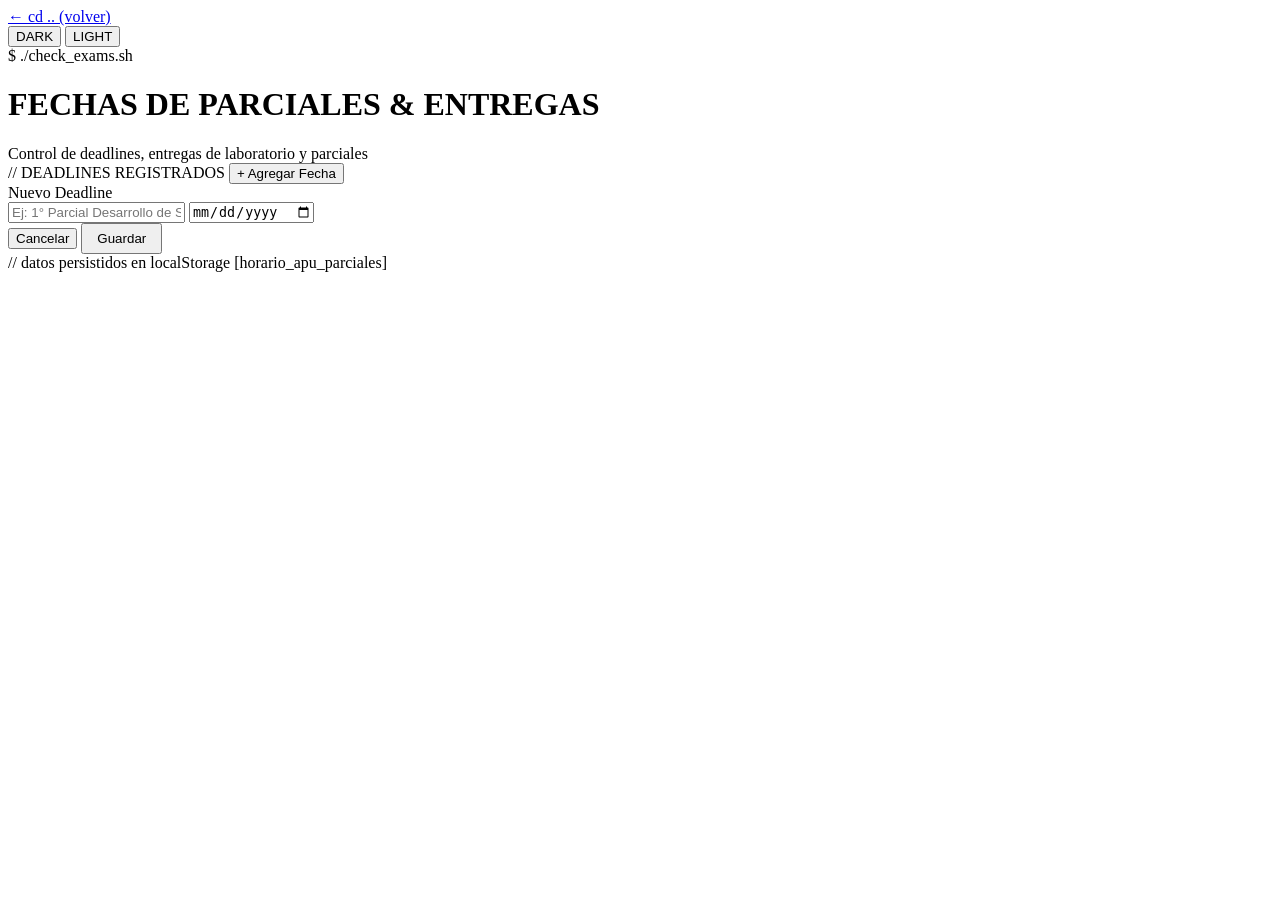
==== parciales.html @ dac73d0d "Add files via upload" ====
<!DOCTYPE html>
<html lang="es" data-theme="dark">
<head>
  <meta charset="UTF-8">
  <meta name="viewport" content="width=device-width, initial-scale=1.0, maximum-scale=1.0, viewport-fit=cover">
  <title>parciales.log · Informática</title>
  <link rel="stylesheet" href="css/style.css">
  <script src="js/parciales.js" defer></script>
</head>
<body>

  <div class="wrap">
    <!-- Header -->
    <header class="term">
      <div class="term-bar">
        <a href="index.html" class="btn-back">← cd .. (volver)</a>
        <div class="toggle" id="themeToggle">
          <button id="btnDark" class="active" data-mode="dark">DARK</button>
          <button id="btnLight" data-mode="light">LIGHT</button>
        </div>
      </div>
      <div class="term-body">
        <div><span class="prompt">$</span> ./check_exams.sh<span class="cursor"></span></div>
        <h1>FECHAS DE PARCIALES & ENTREGAS</h1>
        <div class="meta">Control de deadlines, entregas de laboratorio y parciales</div>
      </div>
    </header>

    <!-- Parciales Box -->
    <section class="parciales-box">
      <div class="parciales-head">
        <span>// DEADLINES REGISTRADOS</span>
        <button class="btn-mini" id="btnToggleExamForm" type="button">+ Agregar Fecha</button>
      </div>
      <div class="parciales-body">
        <!-- Formulario -->
        <form class="parcial-form" id="examForm">
          <div class="form-title" id="formTitle">Nuevo Deadline</div>
          <input type="hidden" id="editExamId">
          <div class="form-row">
            <input type="text" id="examNameInput" class="form-input" placeholder="Ej: 1° Parcial Desarrollo de Software" required>
            <input type="date" id="examDateInput" class="form-input" required>
          </div>
          <div class="form-actions">
            <button type="button" class="btn-sub" id="btnCancelExam">Cancelar</button>
            <button type="submit" class="btn-mini" style="padding:6px 14px;">Guardar</button>
          </div>
        </form>

        <!-- Lista -->
        <div class="exam-list" id="examList"></div>
      </div>
    </section>

    <footer class="tip">// datos persistidos en localStorage [horario_apu_parciales]</footer>
  </div>

</body>
</html>
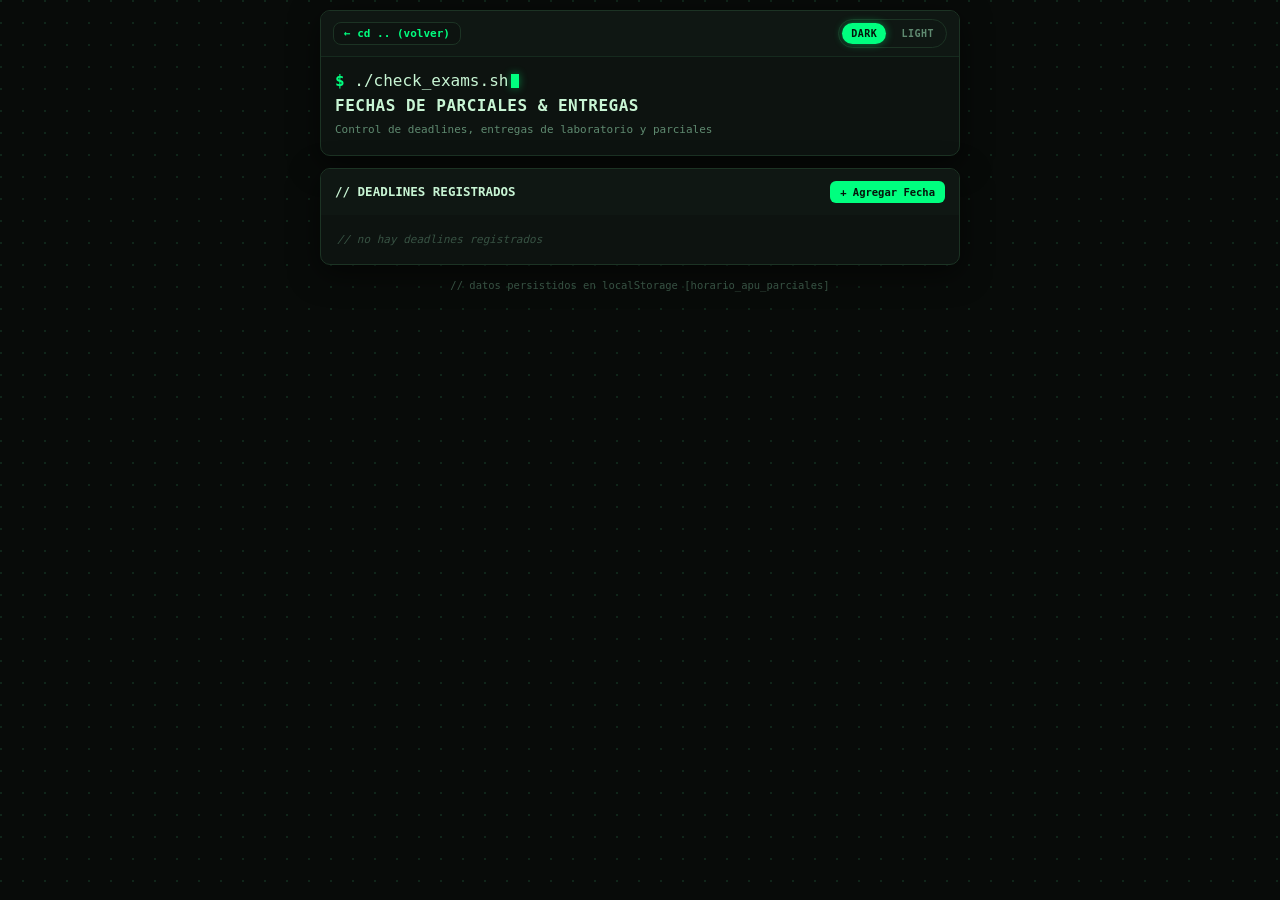
==== commit 15030022: "Tu mensaje descriptivo" ====
--- a/parciales.html
+++ b/parciales.html
@@ -4,8 +4,8 @@
   <meta charset="UTF-8">
   <meta name="viewport" content="width=device-width, initial-scale=1.0, maximum-scale=1.0, viewport-fit=cover">
   <title>parciales.log · Informática</title>
-  <link rel="stylesheet" href="css/style.css">
-  <script src="js/parciales.js" defer></script>
+  <link rel="stylesheet" href="style.css">
+  <script src="parciales.js" defer></script>
 </head>
 <body>
 
--- a/style.css
+++ b/style.css
@@ -0,0 +1,378 @@
+@import url('https://fonts.googleapis.com/css2?family=JetBrains+Mono:wght@400;500;600;700;800&display=swap');
+
+:root[data-theme="dark"] {
+  --bg: #080b09;
+  --bg-grid: radial-gradient(circle at 1px 1px, #10261a 1px, transparent 0);
+  --panel: #0d1310;
+  --panel-2: #0f1713;
+  --border: #1c3324;
+  --border-soft: #152a1e;
+  --text: #c8f5d4;
+  --text-dim: #5f8a70;
+  --text-faint: #375243;
+  --accent: #00ff7f;
+  --accent-glow: 0 0 8px rgba(0,255,127,.45);
+  --cyan: #4be3ff;
+  --purple: #c98bff;
+  --green: #5dffb0;
+  --danger: #ff3d63;
+  --danger-glow: 0 0 10px rgba(255,61,99,.55);
+  --shadow: 0 8px 30px rgba(0,0,0,.55);
+}
+
+:root[data-theme="light"] {
+  --bg: #eef3ee;
+  --bg-grid: radial-gradient(circle at 1px 1px, #d3ded4 1px, transparent 0);
+  --panel: #ffffff;
+  --panel-2: #f4f8f4;
+  --border: #c7d6c9;
+  --border-soft: #d9e5da;
+  --text: #0e2318;
+  --text-dim: #4c6a56;
+  --text-faint: #7f9a89;
+  --accent: #0a8f45;
+  --accent-glow: 0 0 0 rgba(0,0,0,0);
+  --cyan: #0077a8;
+  --purple: #7a3fc9;
+  --green: #0a8f45;
+  --danger: #c2264d;
+  --danger-glow: 0 0 0 rgba(0,0,0,0);
+  --shadow: 0 8px 24px rgba(20,40,25,.08);
+}
+
+* { box-sizing: border-box; -webkit-tap-highlight-color: transparent; }
+html, body { margin: 0; padding: 0; }
+body {
+  background-color: var(--bg);
+  background-image: var(--bg-grid);
+  background-size: 22px 22px;
+  color: var(--text);
+  font-family: 'JetBrains Mono', ui-monospace, Menlo, Consolas, monospace;
+  min-height: 100vh;
+  padding: 10px;
+  padding-bottom: 40px;
+  transition: background-color .25s ease, color .25s ease;
+}
+
+.wrap { max-width: 640px; margin: 0 auto; animation: fadeIn 0.4s ease-out; }
+
+/* Terminal Header Chrome */
+.term {
+  background: var(--panel);
+  border: 1px solid var(--border);
+  border-radius: 10px;
+  box-shadow: var(--shadow);
+  overflow: hidden;
+  margin-bottom: 12px;
+}
+.term-bar {
+  display: flex; align-items: center; justify-content: space-between;
+  padding: 8px 12px;
+  background: var(--panel-2);
+  border-bottom: 1px solid var(--border-soft);
+}
+.term-dots { display: flex; gap: 6px; }
+.dot { width: 9px; height: 9px; border-radius: 50%; }
+.dot.r { background: #ff5f56; } .dot.y { background: #ffbd2e; } .dot.g { background: #27c93f; }
+.term-title { font-size: 11px; color: var(--text-dim); letter-spacing: .5px; }
+.term-body { padding: 14px 14px 16px; }
+
+.prompt { color: var(--accent); font-weight: 700; }
+.cursor {
+  display: inline-block; width: 8px; height: 14px; background: var(--accent);
+  margin-left: 3px; vertical-align: -2px;
+  animation: blink 1s steps(1) infinite;
+  box-shadow: var(--accent-glow);
+}
+@keyframes blink { 50% { opacity: 0; } }
+
+h1 { font-size: 16px; margin: 6px 0 2px; letter-spacing: .5px; color: var(--text); }
+.meta { font-size: 11px; color: var(--text-dim); line-height: 1.6; margin-top: 6px; }
+.meta b { color: var(--text); }
+
+.btn-back {
+  font-family: inherit; font-size: 11px; font-weight: 700;
+  color: var(--accent); text-decoration: none; background: var(--panel);
+  border: 1px solid var(--border); padding: 4px 10px; border-radius: 8px;
+}
+.btn-back:active { transform: scale(0.96); }
+
+/* Theme Toggle */
+.toggle {
+  display: flex; align-items: center; gap: 6px;
+  background: var(--panel-2); border: 1px solid var(--border);
+  border-radius: 20px; padding: 3px; cursor: pointer; user-select: none;
+}
+.toggle button {
+  border: none; background: transparent; color: var(--text-dim);
+  font-family: inherit; font-size: 10px; font-weight: 700;
+  padding: 5px 9px; border-radius: 16px; cursor: pointer;
+  letter-spacing: .5px;
+}
+.toggle button.active {
+  background: var(--accent); color: #04140a;
+  box-shadow: var(--accent-glow);
+}
+:root[data-theme="light"] .toggle button.active { color: #ffffff; }
+
+/* Live Status Card */
+.live-card {
+  background: var(--panel);
+  border: 1px solid var(--border);
+  border-radius: 10px;
+  padding: 12px 14px;
+  margin-bottom: 12px;
+  box-shadow: var(--shadow);
+  display: flex;
+  align-items: center;
+  gap: 12px;
+}
+.live-dot {
+  width: 11px; height: 11px; border-radius: 50%;
+  background: var(--green); flex-shrink: 0;
+}
+.live-dot.active {
+  background: var(--danger);
+  box-shadow: var(--danger-glow);
+  animation: pulse 1.5s infinite;
+}
+.live-dot.next { background: var(--cyan); }
+.live-text { flex: 1; font-size: 12px; line-height: 1.45; }
+.live-text b { color: var(--text); font-weight: 700; }
+.live-tag { font-size: 10px; font-weight: 800; text-transform: uppercase; letter-spacing: 0.5px; display: inline-block; margin-bottom: 2px; }
+
+/* Menu Hub & Backup */
+.menu-hub {
+  background: var(--panel);
+  border: 1px solid var(--border);
+  border-radius: 10px;
+  padding: 12px 14px;
+  margin-bottom: 12px;
+  box-shadow: var(--shadow);
+}
+.menu-hub-title { font-size: 10.5px; font-weight: 800; color: var(--text-dim); margin-bottom: 8px; letter-spacing: .5px; }
+.menu-grid { display: flex; flex-direction: column; gap: 8px; }
+.menu-card {
+  display: flex; align-items: center; gap: 12px; padding: 10px 12px;
+  background: var(--panel-2); border: 1px solid var(--border);
+  border-radius: 8px; text-decoration: none; color: var(--text);
+  transition: transform .15s ease, border-color .2s ease;
+}
+.menu-card:active { transform: scale(0.98); }
+.menu-parciales { border-left: 4px solid var(--purple); }
+.menu-recursos { border-left: 4px solid var(--cyan); }
+.menu-icon { font-size: 18px; }
+.menu-info { flex: 1; }
+.menu-name { display: block; font-size: 12.5px; font-weight: 800; color: var(--text); }
+.menu-desc { display: block; font-size: 10.5px; color: var(--text-dim); }
+.menu-arrow { font-size: 13px; font-weight: 800; color: var(--accent); }
+
+.backup-box {
+  background: var(--panel-2);
+  border: 1px dashed var(--border);
+  border-radius: 8px;
+  padding: 10px 12px;
+  margin-top: 10px;
+  display: flex; align-items: center; justify-content: space-between;
+  gap: 10px; flex-wrap: wrap;
+}
+.backup-info { flex: 1; min-width: 140px; }
+.backup-title { display: block; font-size: 11.5px; font-weight: 800; color: var(--text); }
+.backup-desc { display: block; font-size: 10px; color: var(--text-dim); }
+.backup-actions { display: flex; gap: 6px; }
+.btn-backup {
+  background: var(--panel); border: 1px solid var(--border);
+  color: var(--text); font-family: inherit; font-size: 10.5px; font-weight: 700;
+  padding: 5px 9px; border-radius: 6px; cursor: pointer;
+}
+.btn-backup:active { background: var(--accent); color: #04140a; }
+
+/* Alert Banner */
+.alert {
+  border: 1px solid var(--danger);
+  background: var(--panel);
+  border-radius: 10px;
+  padding: 12px 14px;
+  margin-bottom: 14px;
+  position: relative;
+  box-shadow: var(--shadow);
+}
+.alert::before {
+  content: ""; position: absolute; left: 0; top: 0; bottom: 0; width: 4px;
+  background: var(--danger); box-shadow: var(--danger-glow);
+}
+.alert-title { color: var(--danger); font-size: 11.5px; font-weight: 800; margin-bottom: 6px; }
+.alert-item { font-size: 11px; color: var(--text-dim); line-height: 1.6; padding-left: 14px; position: relative; }
+.alert-item::before { content: "›"; position: absolute; left: 0; color: var(--danger); font-weight: 800; }
+.alert-item b { color: var(--text); }
+
+/* Legend */
+.legend {
+  display: flex; flex-wrap: wrap; gap: 10px;
+  font-size: 10.5px; color: var(--text-dim);
+  margin-bottom: 14px; padding: 10px 12px;
+  border: 1px dashed var(--border); border-radius: 10px;
+}
+.legend span { display: flex; align-items: center; gap: 5px; }
+.sw { width: 10px; height: 10px; border-radius: 3px; display: inline-block; }
+
+/* Day Cards */
+details.day {
+  background: var(--panel);
+  border: 1px solid var(--border);
+  border-radius: 10px;
+  margin-bottom: 10px;
+  overflow: hidden;
+  box-shadow: var(--shadow);
+}
+details.day > summary {
+  list-style: none; cursor: pointer;
+  padding: 12px 14px;
+  display: flex; align-items: center; justify-content: space-between;
+  background: var(--panel-2);
+  font-weight: 700; font-size: 12.5px; letter-spacing: .5px;
+  color: var(--text);
+}
+details.day > summary::-webkit-details-marker { display: none; }
+.summary-left { display: flex; align-items: center; gap: 8px; }
+.chev { transition: transform .2s ease; color: var(--text-dim); font-size: 11px; }
+details[open] > summary .chev { transform: rotate(90deg); }
+.today-badge {
+  font-size: 9px; font-weight: 800; color: #04140a; background: var(--accent);
+  padding: 2px 7px; border-radius: 10px; box-shadow: var(--accent-glow);
+}
+.count-badge { font-size: 10px; color: var(--text-dim); font-weight: 600; }
+.day-body { padding: 10px 12px 14px; display: flex; flex-direction: column; gap: 8px; }
+.empty-day { font-size: 11px; color: var(--text-faint); font-style: italic; padding: 6px 4px; }
+
+/* Subject Cards */
+.cls {
+  border: 1px solid var(--border);
+  border-left: 4px solid var(--c, var(--accent));
+  background: var(--panel-2);
+  border-radius: 8px;
+  padding: 9px 10px;
+  cursor: pointer;
+  transition: transform .12s ease, border-color .12s ease;
+}
+.cls:active { transform: scale(.98); }
+.cls-top { display: flex; justify-content: space-between; align-items: flex-start; gap: 8px; }
+.cls-name { font-size: 12px; font-weight: 700; color: var(--text); line-height: 1.3; }
+.cls-code { font-size: 9.5px; color: var(--c, var(--accent)); font-weight: 800; letter-spacing: .5px; }
+.cls-time { font-size: 11px; color: var(--cyan); font-weight: 700; white-space: nowrap; }
+.cls-room { font-size: 10.5px; color: var(--text-dim); margin-top: 3px; }
+
+.conflict-tag {
+  display: inline-flex; align-items: center; gap: 4px;
+  margin-top: 6px; font-size: 9.5px; font-weight: 800;
+  color: var(--danger); border: 1px dashed var(--danger);
+  padding: 2px 6px; border-radius: 6px;
+  animation: pulse 1.6s ease-in-out infinite;
+}
+@keyframes pulse {
+  0%, 100% { box-shadow: 0 0 0px rgba(255,61,99,.0); }
+  50% { box-shadow: 0 0 10px rgba(255,61,99,.45); }
+}
+.cls.is-conflict { border-color: var(--danger); }
+
+.c-if013 { --c: var(--cyan); }
+.c-if012 { --c: var(--purple); }
+.c-ma006 { --c: var(--green); }
+
+/* Parciales & Recursos Shared CSS */
+.parciales-box {
+  background: var(--panel); border: 1px solid var(--border);
+  border-radius: 10px; margin-bottom: 12px; overflow: hidden; box-shadow: var(--shadow);
+}
+.parciales-head {
+  padding: 12px 14px; display: flex; align-items: center; justify-content: space-between;
+  font-weight: 700; font-size: 12.5px; background: var(--panel-2);
+}
+.btn-mini {
+  background: var(--accent); color: #04140a; border: none;
+  font-family: inherit; font-size: 10.5px; font-weight: 800;
+  padding: 5px 10px; border-radius: 6px; cursor: pointer;
+}
+:root[data-theme="light"] .btn-mini { color: #fff; }
+.btn-mini:active { transform: scale(0.95); }
+.parciales-body { padding: 12px; }
+
+.parcial-form {
+  background: var(--panel-2); border: 1px dashed var(--border);
+  border-radius: 8px; padding: 12px; margin-bottom: 12px; display: none; flex-direction: column; gap: 8px;
+}
+.parcial-form.open { display: flex; }
+.form-title { font-size: 11.5px; font-weight: 800; color: var(--text); }
+.form-row { display: flex; gap: 8px; flex-wrap: wrap; }
+.form-input {
+  flex: 1; min-width: 140px; background: var(--panel); border: 1px solid var(--border);
+  padding: 8px 10px; border-radius: 6px; font-family: inherit; font-size: 11.5px; color: var(--text); outline: none;
+}
+.form-actions { display: flex; gap: 6px; justify-content: flex-end; }
+.btn-sub {
+  background: transparent; border: 1px solid var(--border); color: var(--text-dim);
+  font-family: inherit; font-size: 10.5px; font-weight: 700;
+  padding: 5px 10px; border-radius: 6px; cursor: pointer;
+}
+
+.exam-list, .links-dynamic-list { display: flex; flex-direction: column; gap: 8px; }
+.exam-card, .recurso-card {
+  background: var(--panel-2); border: 1px solid var(--border);
+  border-radius: 8px; padding: 10px 12px; display: flex; align-items: center; justify-content: space-between; gap: 8px;
+}
+.exam-info { flex: 1; }
+.exam-name { font-size: 12px; font-weight: 700; color: var(--text); }
+.exam-date { font-size: 10.5px; color: var(--text-dim); margin-top: 2px; }
+.exam-badge { font-size: 10px; font-weight: 800; padding: 3px 6px; border-radius: 6px; }
+.badge-soon { background: rgba(75,227,255,.15); color: var(--cyan); border: 1px solid var(--cyan); }
+.badge-today { background: var(--accent); color: #04140a; }
+.badge-past { background: var(--border); color: var(--text-dim); }
+.exam-btns, .recurso-actions { display: flex; gap: 2px; }
+.btn-icon { background: transparent; border: none; cursor: pointer; padding: 4px; font-size: 12px; opacity: 0.7; }
+.btn-icon:hover { opacity: 1; }
+
+.recurso-card { padding: 0; overflow: hidden; border-left: 4px solid var(--cyan); }
+.recurso-btn-link {
+  flex: 1; display: flex; align-items: center; gap: 10px;
+  padding: 10px 12px; text-decoration: none; color: var(--text); min-width: 0;
+}
+.recurso-icon { font-size: 16px; }
+.recurso-info { flex: 1; min-width: 0; }
+.recurso-name { display: block; font-size: 12px; font-weight: 700; }
+.recurso-desc { display: block; font-size: 10px; color: var(--text-dim); white-space: nowrap; overflow: hidden; text-overflow: ellipsis; }
+.recurso-arrow { font-size: 12px; font-weight: 800; color: var(--cyan); }
+
+/* Modal */
+.modal-bg {
+  position: fixed; inset: 0; background: rgba(0,0,0,.65);
+  display: none; align-items: center; justify-content: center; padding: 16px; z-index: 50;
+  backdrop-filter: blur(2px);
+}
+.modal-bg.show { display: flex; }
+.modal {
+  width: 100%; max-width: 360px; background: var(--panel);
+  border: 1px solid var(--border); border-radius: 12px; box-shadow: var(--shadow); overflow: hidden;
+}
+.modal-bar {
+  padding: 8px 12px; background: var(--panel-2); border-bottom: 1px solid var(--border-soft);
+  display: flex; justify-content: space-between; align-items: center; font-size: 10.5px; color: var(--text-dim);
+}
+.modal-body { padding: 16px; }
+.modal-title { font-size: 13.5px; font-weight: 800; color: var(--text); margin-bottom: 6px; }
+.modal-line { font-size: 11.5px; color: var(--text-dim); margin-bottom: 3px; }
+.modal-line b { color: var(--cyan); }
+.modal-desc {
+  margin-top: 10px; padding: 10px; border-radius: 6px;
+  background: var(--panel-2); border: 1px solid var(--border-soft); font-size: 11px; color: var(--text); line-height: 1.5;
+}
+.modal-desc.warn { border-color: var(--danger); color: var(--danger); }
+.modal-close {
+  margin-top: 14px; width: 100%; padding: 9px; border-radius: 6px;
+  background: var(--accent); color: #04140a; border: none;
+  font-family: inherit; font-weight: 800; font-size: 11px; cursor: pointer;
+}
+:root[data-theme="light"] .modal-close { color: #fff; }
+
+.tip { font-size: 10.5px; color: var(--text-faint); text-align: center; margin-top: 14px; }
+
+@keyframes fadeIn { from { opacity: 0; } to { opacity: 1; } }
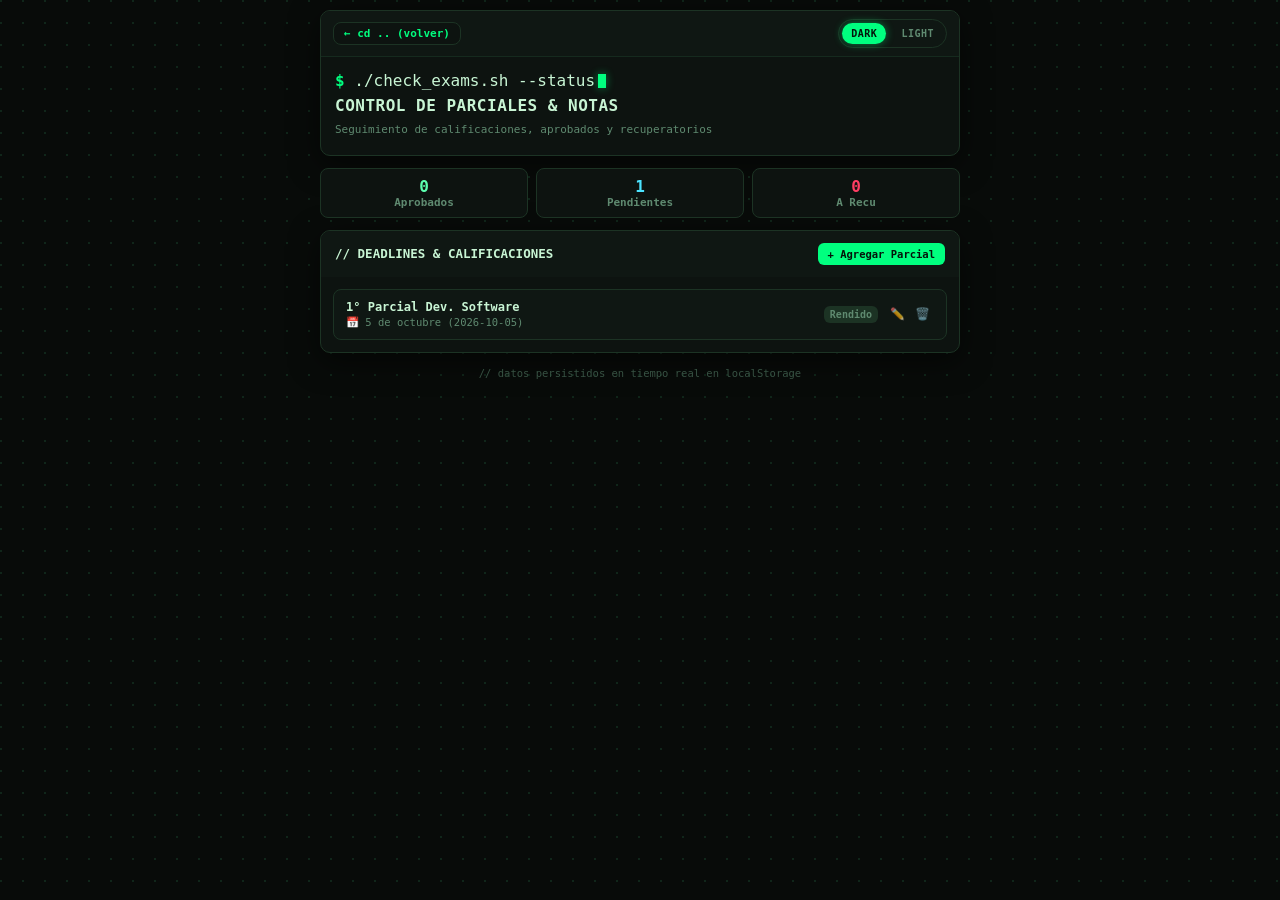
==== commit 97a18c91: "mi primer commit" ====
--- a/parciales.html
+++ b/parciales.html
@@ -20,39 +20,66 @@
         </div>
       </div>
       <div class="term-body">
-        <div><span class="prompt">$</span> ./check_exams.sh<span class="cursor"></span></div>
-        <h1>FECHAS DE PARCIALES & ENTREGAS</h1>
-        <div class="meta">Control de deadlines, entregas de laboratorio y parciales</div>
+        <div><span class="prompt">$</span> ./check_exams.sh --status<span class="cursor"></span></div>
+        <h1>CONTROL DE PARCIALES & NOTAS</h1>
+        <div class="meta">Seguimiento de calificaciones, aprobados y recuperatorios</div>
       </div>
     </header>
+
+    <!-- Resumen de Métricas de Aprobación -->
+    <section class="stats-bar" id="statsBar">
+      <div class="stat-item"><span class="stat-num" id="countAprobados" style="color:var(--green);">0</span> Aprobados</div>
+      <div class="stat-item"><span class="stat-num" id="countPendientes" style="color:var(--cyan);">0</span> Pendientes</div>
+      <div class="stat-item"><span class="stat-num" id="countRecu" style="color:var(--danger);">0</span> A Recu</div>
+    </section>
 
     <!-- Parciales Box -->
     <section class="parciales-box">
       <div class="parciales-head">
-        <span>// DEADLINES REGISTRADOS</span>
-        <button class="btn-mini" id="btnToggleExamForm" type="button">+ Agregar Fecha</button>
+        <span>// DEADLINES & CALIFICACIONES</span>
+        <button class="btn-mini" id="btnToggleExamForm" type="button">+ Agregar Parcial</button>
       </div>
       <div class="parciales-body">
-        <!-- Formulario -->
+        <!-- Formulario CRUD -->
         <form class="parcial-form" id="examForm">
-          <div class="form-title" id="formTitle">Nuevo Deadline</div>
+          <div class="form-title" id="formTitle">Nuevo Registro de Parcial</div>
           <input type="hidden" id="editExamId">
+          
           <div class="form-row">
-            <input type="text" id="examNameInput" class="form-input" placeholder="Ej: 1° Parcial Desarrollo de Software" required>
+            <input type="text" id="examNameInput" class="form-input" placeholder="Nombre (ej: 1° Parcial Dev. Software)" required>
             <input type="date" id="examDateInput" class="form-input" required>
           </div>
+
+          <div class="form-row">
+            <select id="examStatusInput" class="form-input" onchange="toggleRecuFields()">
+              <option value="pendiente">⏳ Pendiente / Por rendir</option>
+              <option value="aprobado">🟢 Aprobado</option>
+              <option value="recu">🟡 A Recuperatorio</option>
+              <option value="desaprobado">🔴 Desaprobado</option>
+            </select>
+            <input type="number" step="0.5" min="1" max="10" id="examGradeInput" class="form-input" placeholder="Nota obtenida (ej: 8)">
+          </div>
+
+          <!-- Campos de Recuperatorio (Desplegables) -->
+          <div id="recuFieldsGroup" style="display:none; flex-direction:column; gap:8px;">
+            <div class="form-row">
+              <input type="date" id="examRecuDateInput" class="form-input" title="Fecha del recuperatorio">
+              <input type="number" step="0.5" min="1" max="10" id="examRecuGradeInput" class="form-input" placeholder="Nota del Recu (opcional)">
+            </div>
+          </div>
+
           <div class="form-actions">
             <button type="button" class="btn-sub" id="btnCancelExam">Cancelar</button>
             <button type="submit" class="btn-mini" style="padding:6px 14px;">Guardar</button>
           </div>
         </form>
 
-        <!-- Lista -->
+        <!-- Lista de Tarjetas -->
         <div class="exam-list" id="examList"></div>
       </div>
     </section>
 
-    <footer class="tip">// datos persistidos en localStorage [horario_apu_parciales]</footer>
+    <footer class="tip">// datos persistidos en tiempo real en localStorage</footer>
   </div>
 
 </body>
--- a/style.css
+++ b/style.css
@@ -375,4 +375,80 @@
 
 .tip { font-size: 10.5px; color: var(--text-faint); text-align: center; margin-top: 14px; }
 
-@keyframes fadeIn { from { opacity: 0; } to { opacity: 1; } }+@keyframes fadeIn { from { opacity: 0; } to { opacity: 1; } }
+
+
+/* -------- Stats Bar -------- */
+.stats-bar {
+  display: flex;
+  gap: 8px;
+  margin-bottom: 12px;
+}
+.stat-item {
+  flex: 1;
+  background: var(--panel);
+  border: 1px solid var(--border);
+  border-radius: 8px;
+  padding: 8px 10px;
+  text-align: center;
+  font-size: 11px;
+  font-weight: 700;
+  color: var(--text-dim);
+}
+.stat-num {
+  display: block;
+  font-size: 16px;
+  font-weight: 800;
+}
+
+/* -------- Sincronización Google Calendar -------- */
+.sync-card {
+  background: var(--panel-2);
+  border: 1px solid var(--cyan);
+  border-radius: 8px;
+  padding: 10px 12px;
+  margin-top: 10px;
+  display: flex;
+  align-items: center;
+  justify-content: space-between;
+  gap: 10px;
+  flex-wrap: wrap;
+}
+.btn-sync {
+  background: var(--cyan);
+  color: #04140a;
+  border: none;
+  font-family: inherit;
+  font-size: 11px;
+  font-weight: 800;
+  padding: 7px 12px;
+  border-radius: 6px;
+  cursor: pointer;
+  box-shadow: 0 0 8px rgba(75, 227, 255, 0.3);
+  transition: transform 0.15s ease;
+}
+.btn-sync:active { transform: scale(0.96); }
+
+/* -------- Badges de Calificación y Notas -------- */
+.badge-aprobado { background: rgba(93, 255, 176, 0.15); color: var(--green); border: 1px solid var(--green); }
+.badge-recu { background: rgba(255, 189, 46, 0.15); color: #ffbd2e; border: 1px solid #ffbd2e; }
+.badge-desaprobado { background: rgba(255, 61, 99, 0.15); color: var(--danger); border: 1px solid var(--danger); }
+
+.exam-grade-pill {
+  display: inline-block;
+  font-size: 10px;
+  background: var(--panel);
+  border: 1px solid var(--border);
+  padding: 1px 6px;
+  border-radius: 4px;
+  margin-left: 4px;
+  color: var(--text);
+}
+.exam-grade-pill b { color: var(--accent); }
+
+.recu-notice {
+  font-size: 10.5px;
+  color: #ffbd2e;
+  margin-top: 4px;
+}
+.recu-notice b { color: var(--text); }
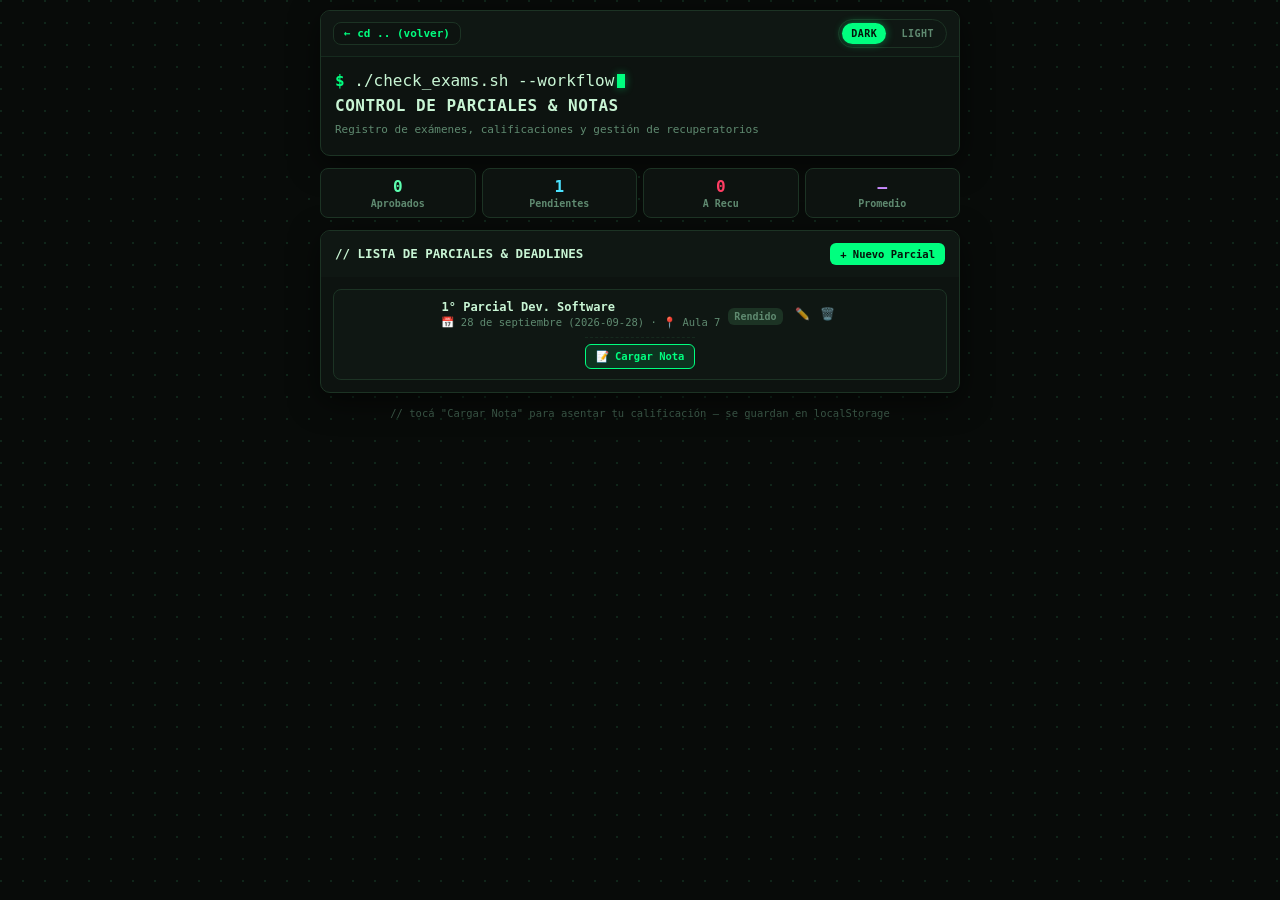
==== commit 9bf37fc9: "mi primer commit" ====
--- a/parciales.html
+++ b/parciales.html
@@ -10,7 +10,7 @@
 <body>
 
   <div class="wrap">
-    <!-- Header -->
+    <!-- Terminal Header -->
     <header class="term">
       <div class="term-bar">
         <a href="index.html" class="btn-back">← cd .. (volver)</a>
@@ -20,66 +20,92 @@
         </div>
       </div>
       <div class="term-body">
-        <div><span class="prompt">$</span> ./check_exams.sh --status<span class="cursor"></span></div>
+        <div><span class="prompt">$</span> ./check_exams.sh --workflow<span class="cursor"></span></div>
         <h1>CONTROL DE PARCIALES & NOTAS</h1>
-        <div class="meta">Seguimiento de calificaciones, aprobados y recuperatorios</div>
+        <div class="meta">Registro de exámenes, calificaciones y gestión de recuperatorios</div>
       </div>
     </header>
 
-    <!-- Resumen de Métricas de Aprobación -->
-    <section class="stats-bar" id="statsBar">
+    <!-- Barra de Métricas y Promedio -->
+    <section class="stats-bar">
       <div class="stat-item"><span class="stat-num" id="countAprobados" style="color:var(--green);">0</span> Aprobados</div>
       <div class="stat-item"><span class="stat-num" id="countPendientes" style="color:var(--cyan);">0</span> Pendientes</div>
       <div class="stat-item"><span class="stat-num" id="countRecu" style="color:var(--danger);">0</span> A Recu</div>
+      <div class="stat-item"><span class="stat-num" id="promedioGeneral" style="color:var(--purple);">—</span> Promedio</div>
     </section>
 
-    <!-- Parciales Box -->
+    <!-- Contenedor Principal -->
     <section class="parciales-box">
       <div class="parciales-head">
-        <span>// DEADLINES & CALIFICACIONES</span>
-        <button class="btn-mini" id="btnToggleExamForm" type="button">+ Agregar Parcial</button>
+        <span>// LISTA DE PARCIALES & DEADLINES</span>
+        <button class="btn-mini" id="btnToggleExamForm" type="button">+ Nuevo Parcial</button>
       </div>
+
       <div class="parciales-body">
-        <!-- Formulario CRUD -->
+        <!-- 1. Formulario Nuevo Parcial Base -->
         <form class="parcial-form" id="examForm">
-          <div class="form-title" id="formTitle">Nuevo Registro de Parcial</div>
+          <div class="form-title" id="formTitle">Nuevo Parcial</div>
           <input type="hidden" id="editExamId">
           
           <div class="form-row">
             <input type="text" id="examNameInput" class="form-input" placeholder="Nombre (ej: 1° Parcial Dev. Software)" required>
+          </div>
+          <div class="form-row">
             <input type="date" id="examDateInput" class="form-input" required>
-          </div>
-
-          <div class="form-row">
-            <select id="examStatusInput" class="form-input" onchange="toggleRecuFields()">
-              <option value="pendiente">⏳ Pendiente / Por rendir</option>
-              <option value="aprobado">🟢 Aprobado</option>
-              <option value="recu">🟡 A Recuperatorio</option>
-              <option value="desaprobado">🔴 Desaprobado</option>
-            </select>
-            <input type="number" step="0.5" min="1" max="10" id="examGradeInput" class="form-input" placeholder="Nota obtenida (ej: 8)">
-          </div>
-
-          <!-- Campos de Recuperatorio (Desplegables) -->
-          <div id="recuFieldsGroup" style="display:none; flex-direction:column; gap:8px;">
-            <div class="form-row">
-              <input type="date" id="examRecuDateInput" class="form-input" title="Fecha del recuperatorio">
-              <input type="number" step="0.5" min="1" max="10" id="examRecuGradeInput" class="form-input" placeholder="Nota del Recu (opcional)">
-            </div>
+            <input type="text" id="examRoomInput" class="form-input" placeholder="Aula / Lab (opcional)">
           </div>
 
           <div class="form-actions">
             <button type="button" class="btn-sub" id="btnCancelExam">Cancelar</button>
-            <button type="submit" class="btn-mini" style="padding:6px 14px;">Guardar</button>
+            <button type="submit" class="btn-mini" style="padding:6px 16px;">Guardar Parcial</button>
           </div>
         </form>
 
-        <!-- Lista de Tarjetas -->
+        <!-- 2. Formulario Modal: Cargar Nota / Resultado -->
+        <form class="parcial-form" id="gradeForm" style="border-color:var(--cyan);">
+          <div class="form-title" id="gradeFormTitle">📝 Cargar Nota del Examen</div>
+          <input type="hidden" id="gradeExamId">
+          
+          <div class="form-row">
+            <input type="number" step="0.25" min="1" max="10" id="gradeInput" class="form-input" placeholder="Nota obtenida (ej: 8 o 4)" required>
+            <select id="gradeStatusOverride" class="form-input">
+              <option value="auto">🤖 Auto (≥6 Aprueba)</option>
+              <option value="aprobado">🟢 Aprobado</option>
+              <option value="desaprobado">🔴 Desaprobado / Recu</option>
+            </select>
+          </div>
+
+          <div class="form-actions">
+            <button type="button" class="btn-sub" id="btnCancelGrade">Cancelar</button>
+            <button type="submit" class="btn-mini" style="background:var(--cyan); color:#04140a;">Confirmar Nota</button>
+          </div>
+        </form>
+
+        <!-- 3. Formulario Modal: Crear Recuperatorio -->
+        <form class="parcial-form" id="recuForm" style="border-color:var(--danger);">
+          <div class="form-title" id="recuFormTitle">⚡ Programar Recuperatorio</div>
+          <input type="hidden" id="recuParentId">
+          
+          <div class="form-row">
+            <input type="text" id="recuNameInput" class="form-input" required>
+          </div>
+          <div class="form-row">
+            <input type="date" id="recuDateInput" class="form-input" required>
+            <input type="text" id="recuRoomInput" class="form-input" placeholder="Aula del Recu (opcional)">
+          </div>
+
+          <div class="form-actions">
+            <button type="button" class="btn-sub" id="btnCancelRecu">Cancelar</button>
+            <button type="submit" class="btn-mini" style="background:var(--danger); color:#fff;">Crear Parcial Recu</button>
+          </div>
+        </form>
+
+        <!-- Lista de Tarjetas de Parciales -->
         <div class="exam-list" id="examList"></div>
       </div>
     </section>
 
-    <footer class="tip">// datos persistidos en tiempo real en localStorage</footer>
+    <footer class="tip">// tocá "Cargar Nota" para asentar tu calificación — se guardan en localStorage</footer>
   </div>
 
 </body>
--- a/style.css
+++ b/style.css
@@ -451,4 +451,108 @@
   color: #ffbd2e;
   margin-top: 4px;
 }
-.recu-notice b { color: var(--text); }+.recu-notice b { color: var(--text); }
+
+
+
+/* -------- Stats Bar -------- */
+.stats-bar {
+  display: flex;
+  gap: 6px;
+  margin-bottom: 12px;
+}
+.stat-item {
+  flex: 1;
+  background: var(--panel);
+  border: 1px solid var(--border);
+  border-radius: 8px;
+  padding: 8px 4px;
+  text-align: center;
+  font-size: 10px;
+  font-weight: 700;
+  color: var(--text-dim);
+}
+.stat-num {
+  display: block;
+  font-size: 16px;
+  font-weight: 800;
+  margin-bottom: 2px;
+}
+
+/* -------- Estilo de Tarjetas de Parcial -------- */
+.exam-card {
+  background: var(--panel-2);
+  border: 1px solid var(--border);
+  border-radius: 8px;
+  padding: 10px 12px;
+  display: flex;
+  flex-direction: column;
+  gap: 8px;
+  transition: border-color 0.2s ease;
+}
+
+.exam-card.is-recu-card {
+  border-left: 4px solid #ffbd2e;
+  background: rgba(255, 189, 46, 0.03);
+}
+
+.exam-card-main {
+  display: flex;
+  align-items: center;
+  justify-content: space-between;
+  gap: 8px;
+}
+
+.exam-name-wrap {
+  display: flex;
+  align-items: center;
+  gap: 6px;
+  flex-wrap: wrap;
+}
+
+.recu-tag {
+  font-size: 9px;
+  font-weight: 800;
+  background: rgba(255, 189, 46, 0.18);
+  color: #ffbd2e;
+  border: 1px solid #ffbd2e;
+  padding: 1px 5px;
+  border-radius: 4px;
+}
+
+.exam-card-actions {
+  display: flex;
+  gap: 6px;
+  padding-top: 6px;
+  border-top: 1px dashed var(--border-soft);
+}
+
+.btn-action-card {
+  background: var(--panel);
+  border: 1px solid var(--border);
+  color: var(--text);
+  font-family: inherit;
+  font-size: 10.5px;
+  font-weight: 700;
+  padding: 5px 10px;
+  border-radius: 6px;
+  cursor: pointer;
+  transition: all 0.15s ease;
+}
+.btn-action-card:active { transform: scale(0.96); }
+
+.btn-accent-action {
+  background: rgba(0, 255, 127, 0.12);
+  border-color: var(--accent);
+  color: var(--accent);
+}
+
+.btn-danger-action {
+  background: rgba(255, 61, 99, 0.15);
+  border-color: var(--danger);
+  color: var(--danger);
+}
+
+/* Badges */
+.badge-aprobado { background: rgba(93, 255, 176, 0.15); color: var(--green); border: 1px solid var(--green); }
+.badge-desaprobado { background: rgba(255, 61, 99, 0.15); color: var(--danger); border: 1px solid var(--danger); }
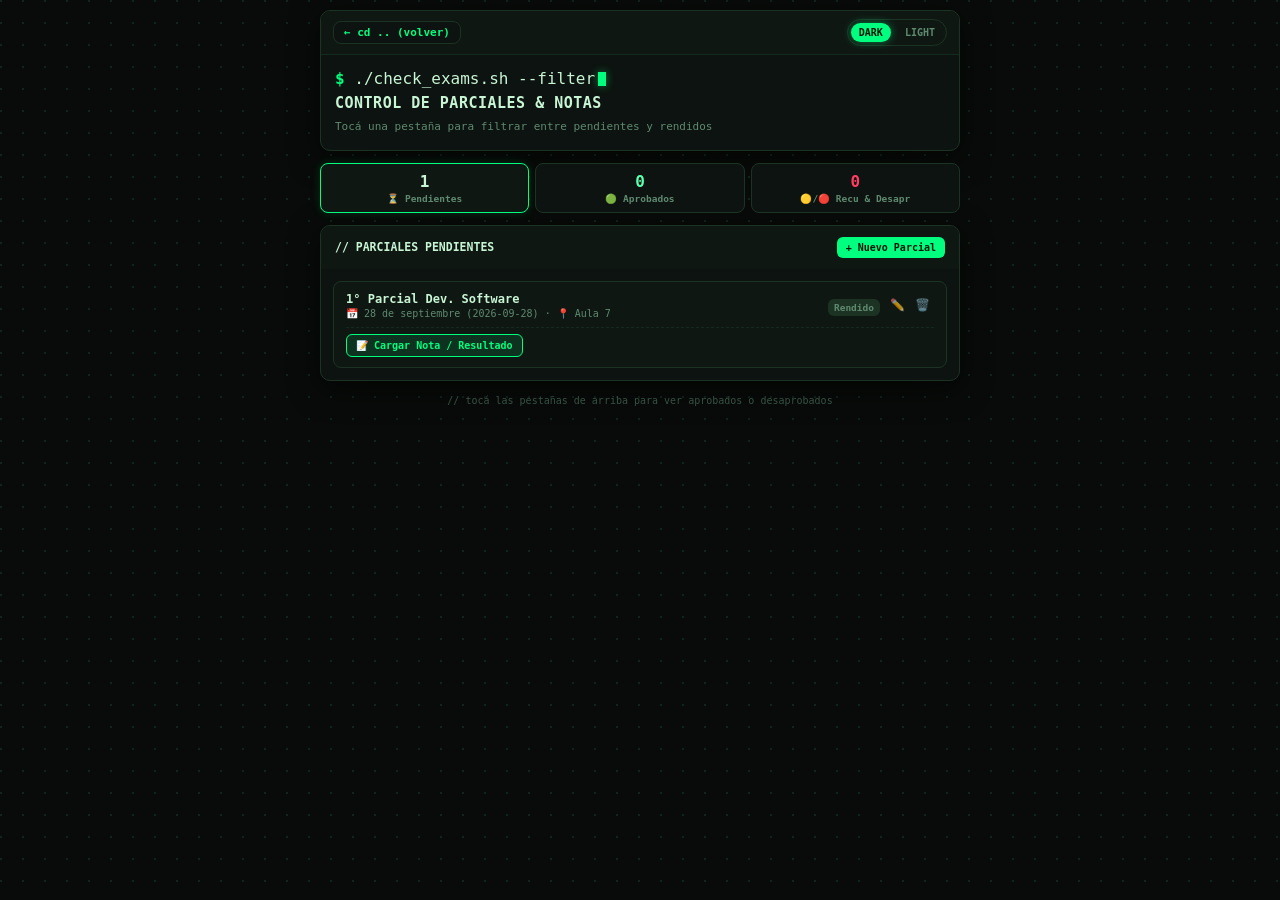
==== commit 5ba31751: "mensaje" ====
--- a/parciales.html
+++ b/parciales.html
@@ -10,7 +10,7 @@
 <body>
 
   <div class="wrap">
-    <!-- Terminal Header -->
+    <!-- Header -->
     <header class="term">
       <div class="term-bar">
         <a href="index.html" class="btn-back">← cd .. (volver)</a>
@@ -20,24 +20,34 @@
         </div>
       </div>
       <div class="term-body">
-        <div><span class="prompt">$</span> ./check_exams.sh --workflow<span class="cursor"></span></div>
+        <div><span class="prompt">$</span> ./check_exams.sh --filter<span class="cursor"></span></div>
         <h1>CONTROL DE PARCIALES & NOTAS</h1>
-        <div class="meta">Registro de exámenes, calificaciones y gestión de recuperatorios</div>
+        <div class="meta">Tocá una pestaña para filtrar entre pendientes y rendidos</div>
       </div>
     </header>
 
-    <!-- Barra de Métricas y Promedio -->
-    <section class="stats-bar">
-      <div class="stat-item"><span class="stat-num" id="countAprobados" style="color:var(--green);">0</span> Aprobados</div>
-      <div class="stat-item"><span class="stat-num" id="countPendientes" style="color:var(--cyan);">0</span> Pendientes</div>
-      <div class="stat-item"><span class="stat-num" id="countRecu" style="color:var(--danger);">0</span> A Recu</div>
-      <div class="stat-item"><span class="stat-num" id="promedioGeneral" style="color:var(--purple);">—</span> Promedio</div>
+    <!-- Botones / Pestañas de Filtro Táctiles -->
+    <section class="tabs-bar">
+      <button class="tab-btn active" id="tabPendientes" onclick="switchTab('pendientes')">
+        <span class="tab-num" id="countPendientes">0</span>
+        <span class="tab-label">⏳ Pendientes</span>
+      </button>
+
+      <button class="tab-btn" id="tabAprobados" onclick="switchTab('aprobados')">
+        <span class="tab-num" id="countAprobados" style="color:var(--green);">0</span>
+        <span class="tab-label">🟢 Aprobados</span>
+      </button>
+
+      <button class="tab-btn" id="tabRecu" onclick="switchTab('recus')">
+        <span class="tab-num" id="countRecus" style="color:var(--danger);">0</span>
+        <span class="tab-label">🟡/🔴 Recu & Desapr</span>
+      </button>
     </section>
 
-    <!-- Contenedor Principal -->
+    <!-- Caja de Contenido -->
     <section class="parciales-box">
       <div class="parciales-head">
-        <span>// LISTA DE PARCIALES & DEADLINES</span>
+        <span id="currentViewTitle">// PARCIALES PENDIENTES</span>
         <button class="btn-mini" id="btnToggleExamForm" type="button">+ Nuevo Parcial</button>
       </div>
 
@@ -48,64 +58,54 @@
           <input type="hidden" id="editExamId">
           
           <div class="form-row">
-            <input type="text" id="examNameInput" class="form-input" placeholder="Nombre (ej: 1° Parcial Dev. Software)" required>
+            <input type="text" id="examNameInput" class="form-input" placeholder="Materia (ej: 1° Parcial Dev. Software)" required>
           </div>
           <div class="form-row">
             <input type="date" id="examDateInput" class="form-input" required>
-            <input type="text" id="examRoomInput" class="form-input" placeholder="Aula / Lab (opcional)">
+            <input type="text" id="examRoomInput" class="form-input" placeholder="Aula (opcional)">
           </div>
 
           <div class="form-actions">
             <button type="button" class="btn-sub" id="btnCancelExam">Cancelar</button>
-            <button type="submit" class="btn-mini" style="padding:6px 16px;">Guardar Parcial</button>
+            <button type="submit" class="btn-mini" style="padding:6px 14px;">Guardar Parcial</button>
           </div>
         </form>
 
-        <!-- 2. Formulario Modal: Cargar Nota / Resultado -->
+        <!-- 2. Modal Cargar / Cambiar Nota -->
         <form class="parcial-form" id="gradeForm" style="border-color:var(--cyan);">
-          <div class="form-title" id="gradeFormTitle">📝 Cargar Nota del Examen</div>
+          <div class="form-title" id="gradeFormTitle">📝 Cargar Calificación</div>
           <input type="hidden" id="gradeExamId">
           
           <div class="form-row">
-            <input type="number" step="0.25" min="1" max="10" id="gradeInput" class="form-input" placeholder="Nota obtenida (ej: 8 o 4)" required>
-            <select id="gradeStatusOverride" class="form-input">
-              <option value="auto">🤖 Auto (≥6 Aprueba)</option>
+            <select id="gradeStatusInput" class="form-input" onchange="onGradeStatusChange()">
               <option value="aprobado">🟢 Aprobado</option>
-              <option value="desaprobado">🔴 Desaprobado / Recu</option>
+              <option value="recu">🟡 A Recuperatorio</option>
+              <option value="desaprobado">🔴 Desaprobado Definitivo</option>
             </select>
+            <input type="text" id="gradeInput" class="form-input" placeholder="Nota (ej: 8, 4, Apto)" required>
+          </div>
+
+          <!-- Campos extra automáticos si va a recuperatorio -->
+          <div id="recuAutoGroup" style="display:none; flex-direction:column; gap:8px; border-top:1px dashed var(--border); padding-top:8px;">
+            <div class="form-title" style="color:#ffbd2e; font-size:11px;">⚡ Programar Examen Recuperatorio:</div>
+            <div class="form-row">
+              <input type="date" id="autoRecuDateInput" class="form-input" title="Fecha del Recu">
+              <input type="text" id="autoRecuRoomInput" class="form-input" placeholder="Aula del Recu (opcional)">
+            </div>
           </div>
 
           <div class="form-actions">
             <button type="button" class="btn-sub" id="btnCancelGrade">Cancelar</button>
-            <button type="submit" class="btn-mini" style="background:var(--cyan); color:#04140a;">Confirmar Nota</button>
+            <button type="submit" class="btn-mini" style="background:var(--cyan); color:#04140a;">Confirmar</button>
           </div>
         </form>
 
-        <!-- 3. Formulario Modal: Crear Recuperatorio -->
-        <form class="parcial-form" id="recuForm" style="border-color:var(--danger);">
-          <div class="form-title" id="recuFormTitle">⚡ Programar Recuperatorio</div>
-          <input type="hidden" id="recuParentId">
-          
-          <div class="form-row">
-            <input type="text" id="recuNameInput" class="form-input" required>
-          </div>
-          <div class="form-row">
-            <input type="date" id="recuDateInput" class="form-input" required>
-            <input type="text" id="recuRoomInput" class="form-input" placeholder="Aula del Recu (opcional)">
-          </div>
-
-          <div class="form-actions">
-            <button type="button" class="btn-sub" id="btnCancelRecu">Cancelar</button>
-            <button type="submit" class="btn-mini" style="background:var(--danger); color:#fff;">Crear Parcial Recu</button>
-          </div>
-        </form>
-
-        <!-- Lista de Tarjetas de Parciales -->
+        <!-- Lista Filtrada Dinámica -->
         <div class="exam-list" id="examList"></div>
       </div>
     </section>
 
-    <footer class="tip">// tocá "Cargar Nota" para asentar tu calificación — se guardan en localStorage</footer>
+    <footer class="tip">// tocá las pestañas de arriba para ver aprobados o desaprobados</footer>
   </div>
 
 </body>
--- a/style.css
+++ b/style.css
@@ -54,9 +54,9 @@
   transition: background-color .25s ease, color .25s ease;
 }
 
-.wrap { max-width: 640px; margin: 0 auto; animation: fadeIn 0.4s ease-out; }
-
-/* Terminal Header Chrome */
+.wrap { max-width: 640px; margin: 0 auto; animation: fadeIn 0.35s ease-out; }
+
+/* Terminal Header */
 .term {
   background: var(--panel);
   border: 1px solid var(--border);
@@ -75,7 +75,7 @@
 .dot { width: 9px; height: 9px; border-radius: 50%; }
 .dot.r { background: #ff5f56; } .dot.y { background: #ffbd2e; } .dot.g { background: #27c93f; }
 .term-title { font-size: 11px; color: var(--text-dim); letter-spacing: .5px; }
-.term-body { padding: 14px 14px 16px; }
+.term-body { padding: 14px; }
 
 .prompt { color: var(--accent); font-weight: 700; }
 .cursor {
@@ -86,7 +86,7 @@
 }
 @keyframes blink { 50% { opacity: 0; } }
 
-h1 { font-size: 16px; margin: 6px 0 2px; letter-spacing: .5px; color: var(--text); }
+h1 { font-size: 15px; margin: 6px 0 2px; letter-spacing: .5px; color: var(--text); }
 .meta { font-size: 11px; color: var(--text-dim); line-height: 1.6; margin-top: 6px; }
 .meta b { color: var(--text); }
 
@@ -101,13 +101,12 @@
 .toggle {
   display: flex; align-items: center; gap: 6px;
   background: var(--panel-2); border: 1px solid var(--border);
-  border-radius: 20px; padding: 3px; cursor: pointer; user-select: none;
+  border-radius: 20px; padding: 3px;
 }
 .toggle button {
   border: none; background: transparent; color: var(--text-dim);
   font-family: inherit; font-size: 10px; font-weight: 700;
-  padding: 5px 9px; border-radius: 16px; cursor: pointer;
-  letter-spacing: .5px;
+  padding: 4px 8px; border-radius: 16px; cursor: pointer;
 }
 .toggle button.active {
   background: var(--accent); color: #04140a;
@@ -127,58 +126,62 @@
   align-items: center;
   gap: 12px;
 }
-.live-dot {
-  width: 11px; height: 11px; border-radius: 50%;
-  background: var(--green); flex-shrink: 0;
-}
-.live-dot.active {
-  background: var(--danger);
-  box-shadow: var(--danger-glow);
-  animation: pulse 1.5s infinite;
-}
+.live-dot { width: 11px; height: 11px; border-radius: 50%; background: var(--green); flex-shrink: 0; }
+.live-dot.active { background: var(--danger); box-shadow: var(--danger-glow); animation: pulse 1.5s infinite; }
 .live-dot.next { background: var(--cyan); }
 .live-text { flex: 1; font-size: 12px; line-height: 1.45; }
 .live-text b { color: var(--text); font-weight: 700; }
-.live-tag { font-size: 10px; font-weight: 800; text-transform: uppercase; letter-spacing: 0.5px; display: inline-block; margin-bottom: 2px; }
-
-/* Menu Hub & Backup */
-.menu-hub {
+.live-tag { font-size: 10px; font-weight: 800; text-transform: uppercase; display: inline-block; margin-bottom: 2px; }
+
+/* Herramientas Desplegables (Drawer) */
+.tools-drawer {
   background: var(--panel);
   border: 1px solid var(--border);
   border-radius: 10px;
-  padding: 12px 14px;
   margin-bottom: 12px;
+  overflow: hidden;
   box-shadow: var(--shadow);
 }
-.menu-hub-title { font-size: 10.5px; font-weight: 800; color: var(--text-dim); margin-bottom: 8px; letter-spacing: .5px; }
+.tools-summary {
+  list-style: none; cursor: pointer;
+  padding: 11px 14px;
+  display: flex; align-items: center; justify-content: space-between;
+  font-size: 11px; font-weight: 800; color: var(--text-dim);
+  background: var(--panel-2);
+}
+.tools-summary::-webkit-details-marker { display: none; }
+.tools-chev { transition: transform 0.2s ease; font-size: 12px; }
+.tools-drawer[open] .tools-chev { transform: rotate(180deg); }
+.tools-content { padding: 12px; display: flex; flex-direction: column; gap: 10px; }
+
 .menu-grid { display: flex; flex-direction: column; gap: 8px; }
 .menu-card {
   display: flex; align-items: center; gap: 12px; padding: 10px 12px;
   background: var(--panel-2); border: 1px solid var(--border);
   border-radius: 8px; text-decoration: none; color: var(--text);
-  transition: transform .15s ease, border-color .2s ease;
+  transition: transform .15s ease;
 }
 .menu-card:active { transform: scale(0.98); }
 .menu-parciales { border-left: 4px solid var(--purple); }
 .menu-recursos { border-left: 4px solid var(--cyan); }
 .menu-icon { font-size: 18px; }
 .menu-info { flex: 1; }
-.menu-name { display: block; font-size: 12.5px; font-weight: 800; color: var(--text); }
-.menu-desc { display: block; font-size: 10.5px; color: var(--text-dim); }
+.menu-name { display: block; font-size: 12px; font-weight: 800; }
+.menu-desc { display: block; font-size: 10px; color: var(--text-dim); }
 .menu-arrow { font-size: 13px; font-weight: 800; color: var(--accent); }
 
+/* Backup Box */
 .backup-box {
   background: var(--panel-2);
   border: 1px dashed var(--border);
   border-radius: 8px;
   padding: 10px 12px;
-  margin-top: 10px;
   display: flex; align-items: center; justify-content: space-between;
-  gap: 10px; flex-wrap: wrap;
+  gap: 8px; flex-wrap: wrap;
 }
 .backup-info { flex: 1; min-width: 140px; }
-.backup-title { display: block; font-size: 11.5px; font-weight: 800; color: var(--text); }
-.backup-desc { display: block; font-size: 10px; color: var(--text-dim); }
+.backup-title { display: block; font-size: 11px; font-weight: 800; }
+.backup-desc { display: block; font-size: 9.5px; color: var(--text-dim); }
 .backup-actions { display: flex; gap: 6px; }
 .btn-backup {
   background: var(--panel); border: 1px solid var(--border);
@@ -187,41 +190,39 @@
 }
 .btn-backup:active { background: var(--accent); color: #04140a; }
 
-/* Alert Banner */
+/* Alert & Legend */
 .alert {
   border: 1px solid var(--danger);
   background: var(--panel);
   border-radius: 10px;
-  padding: 12px 14px;
-  margin-bottom: 14px;
+  padding: 10px 12px;
+  margin-bottom: 12px;
   position: relative;
-  box-shadow: var(--shadow);
 }
 .alert::before {
   content: ""; position: absolute; left: 0; top: 0; bottom: 0; width: 4px;
-  background: var(--danger); box-shadow: var(--danger-glow);
-}
-.alert-title { color: var(--danger); font-size: 11.5px; font-weight: 800; margin-bottom: 6px; }
-.alert-item { font-size: 11px; color: var(--text-dim); line-height: 1.6; padding-left: 14px; position: relative; }
+  background: var(--danger);
+}
+.alert-title { color: var(--danger); font-size: 11px; font-weight: 800; margin-bottom: 4px; }
+.alert-item { font-size: 10.5px; color: var(--text-dim); line-height: 1.5; padding-left: 12px; position: relative; }
 .alert-item::before { content: "›"; position: absolute; left: 0; color: var(--danger); font-weight: 800; }
 .alert-item b { color: var(--text); }
 
-/* Legend */
 .legend {
-  display: flex; flex-wrap: wrap; gap: 10px;
-  font-size: 10.5px; color: var(--text-dim);
-  margin-bottom: 14px; padding: 10px 12px;
-  border: 1px dashed var(--border); border-radius: 10px;
+  display: flex; flex-wrap: wrap; gap: 8px 12px;
+  font-size: 10px; color: var(--text-dim);
+  margin-bottom: 12px; padding: 8px 10px;
+  border: 1px dashed var(--border); border-radius: 8px;
 }
 .legend span { display: flex; align-items: center; gap: 5px; }
-.sw { width: 10px; height: 10px; border-radius: 3px; display: inline-block; }
+.sw { width: 9px; height: 9px; border-radius: 3px; display: inline-block; }
 
 /* Day Cards */
 details.day {
   background: var(--panel);
   border: 1px solid var(--border);
   border-radius: 10px;
-  margin-bottom: 10px;
+  margin-bottom: 8px;
   overflow: hidden;
   box-shadow: var(--shadow);
 }
@@ -230,8 +231,7 @@
   padding: 12px 14px;
   display: flex; align-items: center; justify-content: space-between;
   background: var(--panel-2);
-  font-weight: 700; font-size: 12.5px; letter-spacing: .5px;
-  color: var(--text);
+  font-weight: 700; font-size: 12px; color: var(--text);
 }
 details.day > summary::-webkit-details-marker { display: none; }
 .summary-left { display: flex; align-items: center; gap: 8px; }
@@ -239,10 +239,10 @@
 details[open] > summary .chev { transform: rotate(90deg); }
 .today-badge {
   font-size: 9px; font-weight: 800; color: #04140a; background: var(--accent);
-  padding: 2px 7px; border-radius: 10px; box-shadow: var(--accent-glow);
-}
-.count-badge { font-size: 10px; color: var(--text-dim); font-weight: 600; }
-.day-body { padding: 10px 12px 14px; display: flex; flex-direction: column; gap: 8px; }
+  padding: 2px 6px; border-radius: 8px; box-shadow: var(--accent-glow);
+}
+.count-badge { font-size: 10px; color: var(--text-dim); }
+.day-body { padding: 10px 12px; display: flex; flex-direction: column; gap: 8px; }
 .empty-day { font-size: 11px; color: var(--text-faint); font-style: italic; padding: 6px 4px; }
 
 /* Subject Cards */
@@ -253,25 +253,20 @@
   border-radius: 8px;
   padding: 9px 10px;
   cursor: pointer;
-  transition: transform .12s ease, border-color .12s ease;
+  transition: transform .12s ease;
 }
 .cls:active { transform: scale(.98); }
-.cls-top { display: flex; justify-content: space-between; align-items: flex-start; gap: 8px; }
-.cls-name { font-size: 12px; font-weight: 700; color: var(--text); line-height: 1.3; }
-.cls-code { font-size: 9.5px; color: var(--c, var(--accent)); font-weight: 800; letter-spacing: .5px; }
+.cls-top { display: flex; justify-content: space-between; align-items: flex-start; gap: 6px; }
+.cls-name { font-size: 11.5px; font-weight: 700; color: var(--text); line-height: 1.3; }
+.cls-code { font-size: 9.5px; color: var(--c, var(--accent)); font-weight: 800; }
 .cls-time { font-size: 11px; color: var(--cyan); font-weight: 700; white-space: nowrap; }
-.cls-room { font-size: 10.5px; color: var(--text-dim); margin-top: 3px; }
+.cls-room { font-size: 10px; color: var(--text-dim); margin-top: 3px; }
 
 .conflict-tag {
   display: inline-flex; align-items: center; gap: 4px;
-  margin-top: 6px; font-size: 9.5px; font-weight: 800;
+  margin-top: 5px; font-size: 9px; font-weight: 800;
   color: var(--danger); border: 1px dashed var(--danger);
-  padding: 2px 6px; border-radius: 6px;
-  animation: pulse 1.6s ease-in-out infinite;
-}
-@keyframes pulse {
-  0%, 100% { box-shadow: 0 0 0px rgba(255,61,99,.0); }
-  50% { box-shadow: 0 0 10px rgba(255,61,99,.45); }
+  padding: 2px 5px; border-radius: 4px;
 }
 .cls.is-conflict { border-color: var(--danger); }
 
@@ -279,19 +274,55 @@
 .c-if012 { --c: var(--purple); }
 .c-ma006 { --c: var(--green); }
 
-/* Parciales & Recursos Shared CSS */
+/* -------- PARCIALES & TABS BAR -------- */
+.tabs-bar {
+  display: flex;
+  gap: 6px;
+  margin-bottom: 12px;
+}
+.tab-btn {
+  flex: 1;
+  background: var(--panel);
+  border: 1px solid var(--border);
+  border-radius: 8px;
+  padding: 8px 4px;
+  text-align: center;
+  cursor: pointer;
+  color: var(--text-dim);
+  font-family: inherit;
+  transition: all .2s ease;
+}
+.tab-btn:active { transform: scale(0.97); }
+.tab-btn.active {
+  border-color: var(--accent);
+  background: var(--panel-2);
+  box-shadow: 0 0 10px rgba(0,255,127,0.15);
+}
+.tab-num {
+  display: block;
+  font-size: 16px;
+  font-weight: 800;
+  color: var(--text);
+  margin-bottom: 2px;
+}
+.tab-label {
+  display: block;
+  font-size: 9.5px;
+  font-weight: 700;
+}
+
 .parciales-box {
   background: var(--panel); border: 1px solid var(--border);
   border-radius: 10px; margin-bottom: 12px; overflow: hidden; box-shadow: var(--shadow);
 }
 .parciales-head {
-  padding: 12px 14px; display: flex; align-items: center; justify-content: space-between;
-  font-weight: 700; font-size: 12.5px; background: var(--panel-2);
+  padding: 11px 14px; display: flex; align-items: center; justify-content: space-between;
+  font-weight: 700; font-size: 11.5px; background: var(--panel-2);
 }
 .btn-mini {
   background: var(--accent); color: #04140a; border: none;
-  font-family: inherit; font-size: 10.5px; font-weight: 800;
-  padding: 5px 10px; border-radius: 6px; cursor: pointer;
+  font-family: inherit; font-size: 10px; font-weight: 800;
+  padding: 5px 9px; border-radius: 6px; cursor: pointer;
 }
 :root[data-theme="light"] .btn-mini { color: #fff; }
 .btn-mini:active { transform: scale(0.95); }
@@ -302,36 +333,70 @@
   border-radius: 8px; padding: 12px; margin-bottom: 12px; display: none; flex-direction: column; gap: 8px;
 }
 .parcial-form.open { display: flex; }
-.form-title { font-size: 11.5px; font-weight: 800; color: var(--text); }
-.form-row { display: flex; gap: 8px; flex-wrap: wrap; }
+.form-title { font-size: 11px; font-weight: 800; color: var(--text); }
+.form-row { display: flex; gap: 6px; flex-wrap: wrap; }
 .form-input {
-  flex: 1; min-width: 140px; background: var(--panel); border: 1px solid var(--border);
-  padding: 8px 10px; border-radius: 6px; font-family: inherit; font-size: 11.5px; color: var(--text); outline: none;
+  flex: 1; min-width: 130px; background: var(--panel); border: 1px solid var(--border);
+  padding: 8px 10px; border-radius: 6px; font-family: inherit; font-size: 11px; color: var(--text); outline: none;
 }
 .form-actions { display: flex; gap: 6px; justify-content: flex-end; }
 .btn-sub {
   background: transparent; border: 1px solid var(--border); color: var(--text-dim);
-  font-family: inherit; font-size: 10.5px; font-weight: 700;
-  padding: 5px 10px; border-radius: 6px; cursor: pointer;
-}
-
+  font-family: inherit; font-size: 10px; font-weight: 700;
+  padding: 5px 9px; border-radius: 6px; cursor: pointer;
+}
+
+/* Exam Cards */
 .exam-list, .links-dynamic-list { display: flex; flex-direction: column; gap: 8px; }
-.exam-card, .recurso-card {
+.exam-card {
   background: var(--panel-2); border: 1px solid var(--border);
-  border-radius: 8px; padding: 10px 12px; display: flex; align-items: center; justify-content: space-between; gap: 8px;
-}
-.exam-info { flex: 1; }
+  border-radius: 8px; padding: 10px 12px; display: flex; flex-direction: column; gap: 8px;
+}
+.exam-card.is-recu-card {
+  border-left: 4px solid #ffbd2e;
+  background: rgba(255, 189, 46, 0.03);
+}
+.exam-card-main { display: flex; align-items: center; justify-content: space-between; gap: 6px; }
+.exam-info { flex: 1; min-width: 0; }
+.exam-name-wrap { display: flex; align-items: center; gap: 6px; flex-wrap: wrap; }
 .exam-name { font-size: 12px; font-weight: 700; color: var(--text); }
-.exam-date { font-size: 10.5px; color: var(--text-dim); margin-top: 2px; }
-.exam-badge { font-size: 10px; font-weight: 800; padding: 3px 6px; border-radius: 6px; }
+.exam-date { font-size: 10px; color: var(--text-dim); margin-top: 2px; }
+
+.recu-tag {
+  font-size: 8.5px; font-weight: 800; background: rgba(255, 189, 46, 0.18);
+  color: #ffbd2e; border: 1px solid #ffbd2e; padding: 1px 4px; border-radius: 4px;
+}
+
+.exam-btns { display: flex; gap: 2px; }
+.btn-icon { background: transparent; border: none; cursor: pointer; padding: 4px; font-size: 12px; opacity: 0.7; }
+.btn-icon:hover { opacity: 1; }
+
+.exam-card-actions {
+  display: flex; gap: 6px; padding-top: 6px; border-top: 1px dashed var(--border-soft);
+}
+.btn-action-card {
+  background: var(--panel); border: 1px solid var(--border);
+  color: var(--text); font-family: inherit; font-size: 10px; font-weight: 700;
+  padding: 5px 9px; border-radius: 6px; cursor: pointer;
+}
+.btn-action-card:active { transform: scale(0.96); }
+.btn-accent-action { background: rgba(0, 255, 127, 0.12); border-color: var(--accent); color: var(--accent); }
+
+/* Badges */
+.exam-badge { font-size: 9.5px; font-weight: 800; padding: 3px 6px; border-radius: 6px; white-space: nowrap; }
 .badge-soon { background: rgba(75,227,255,.15); color: var(--cyan); border: 1px solid var(--cyan); }
 .badge-today { background: var(--accent); color: #04140a; }
 .badge-past { background: var(--border); color: var(--text-dim); }
-.exam-btns, .recurso-actions { display: flex; gap: 2px; }
-.btn-icon { background: transparent; border: none; cursor: pointer; padding: 4px; font-size: 12px; opacity: 0.7; }
-.btn-icon:hover { opacity: 1; }
-
-.recurso-card { padding: 0; overflow: hidden; border-left: 4px solid var(--cyan); }
+.badge-aprobado { background: rgba(93, 255, 176, 0.15); color: var(--green); border: 1px solid var(--green); }
+.badge-recu { background: rgba(255, 189, 46, 0.15); color: #ffbd2e; border: 1px solid #ffbd2e; }
+.badge-desaprobado { background: rgba(255, 61, 99, 0.15); color: var(--danger); border: 1px solid var(--danger); }
+
+/* Recursos Card */
+.recurso-card {
+  background: var(--panel-2); border: 1px solid var(--border);
+  border-left: 4px solid var(--cyan); border-radius: 8px;
+  display: flex; align-items: center; justify-content: space-between; overflow: hidden;
+}
 .recurso-btn-link {
   flex: 1; display: flex; align-items: center; gap: 10px;
   padding: 10px 12px; text-decoration: none; color: var(--text); min-width: 0;
@@ -339,10 +404,11 @@
 .recurso-icon { font-size: 16px; }
 .recurso-info { flex: 1; min-width: 0; }
 .recurso-name { display: block; font-size: 12px; font-weight: 700; }
-.recurso-desc { display: block; font-size: 10px; color: var(--text-dim); white-space: nowrap; overflow: hidden; text-overflow: ellipsis; }
+.recurso-desc { display: block; font-size: 9.5px; color: var(--text-dim); white-space: nowrap; overflow: hidden; text-overflow: ellipsis; }
 .recurso-arrow { font-size: 12px; font-weight: 800; color: var(--cyan); }
-
-/* Modal */
+.recurso-actions { display: flex; gap: 2px; padding-right: 6px; }
+
+/* Modal Detalle */
 .modal-bg {
   position: fixed; inset: 0; background: rgba(0,0,0,.65);
   display: none; align-items: center; justify-content: center; padding: 16px; z-index: 50;
@@ -350,209 +416,30 @@
 }
 .modal-bg.show { display: flex; }
 .modal {
-  width: 100%; max-width: 360px; background: var(--panel);
+  width: 100%; max-width: 350px; background: var(--panel);
   border: 1px solid var(--border); border-radius: 12px; box-shadow: var(--shadow); overflow: hidden;
 }
 .modal-bar {
   padding: 8px 12px; background: var(--panel-2); border-bottom: 1px solid var(--border-soft);
   display: flex; justify-content: space-between; align-items: center; font-size: 10.5px; color: var(--text-dim);
 }
-.modal-body { padding: 16px; }
-.modal-title { font-size: 13.5px; font-weight: 800; color: var(--text); margin-bottom: 6px; }
-.modal-line { font-size: 11.5px; color: var(--text-dim); margin-bottom: 3px; }
+.modal-body { padding: 14px; }
+.modal-title { font-size: 13px; font-weight: 800; color: var(--text); margin-bottom: 6px; }
+.modal-line { font-size: 11px; color: var(--text-dim); margin-bottom: 3px; }
 .modal-line b { color: var(--cyan); }
 .modal-desc {
-  margin-top: 10px; padding: 10px; border-radius: 6px;
-  background: var(--panel-2); border: 1px solid var(--border-soft); font-size: 11px; color: var(--text); line-height: 1.5;
+  margin-top: 10px; padding: 8px 10px; border-radius: 6px;
+  background: var(--panel-2); border: 1px solid var(--border-soft); font-size: 10.5px; color: var(--text); line-height: 1.5;
 }
 .modal-desc.warn { border-color: var(--danger); color: var(--danger); }
 .modal-close {
-  margin-top: 14px; width: 100%; padding: 9px; border-radius: 6px;
+  margin-top: 12px; width: 100%; padding: 8px; border-radius: 6px;
   background: var(--accent); color: #04140a; border: none;
-  font-family: inherit; font-weight: 800; font-size: 11px; cursor: pointer;
+  font-family: inherit; font-weight: 800; font-size: 10.5px; cursor: pointer;
 }
 :root[data-theme="light"] .modal-close { color: #fff; }
 
-.tip { font-size: 10.5px; color: var(--text-faint); text-align: center; margin-top: 14px; }
+.tip { font-size: 10px; color: var(--text-faint); text-align: center; margin-top: 14px; }
 
 @keyframes fadeIn { from { opacity: 0; } to { opacity: 1; } }
-
-
-/* -------- Stats Bar -------- */
-.stats-bar {
-  display: flex;
-  gap: 8px;
-  margin-bottom: 12px;
-}
-.stat-item {
-  flex: 1;
-  background: var(--panel);
-  border: 1px solid var(--border);
-  border-radius: 8px;
-  padding: 8px 10px;
-  text-align: center;
-  font-size: 11px;
-  font-weight: 700;
-  color: var(--text-dim);
-}
-.stat-num {
-  display: block;
-  font-size: 16px;
-  font-weight: 800;
-}
-
-/* -------- Sincronización Google Calendar -------- */
-.sync-card {
-  background: var(--panel-2);
-  border: 1px solid var(--cyan);
-  border-radius: 8px;
-  padding: 10px 12px;
-  margin-top: 10px;
-  display: flex;
-  align-items: center;
-  justify-content: space-between;
-  gap: 10px;
-  flex-wrap: wrap;
-}
-.btn-sync {
-  background: var(--cyan);
-  color: #04140a;
-  border: none;
-  font-family: inherit;
-  font-size: 11px;
-  font-weight: 800;
-  padding: 7px 12px;
-  border-radius: 6px;
-  cursor: pointer;
-  box-shadow: 0 0 8px rgba(75, 227, 255, 0.3);
-  transition: transform 0.15s ease;
-}
-.btn-sync:active { transform: scale(0.96); }
-
-/* -------- Badges de Calificación y Notas -------- */
-.badge-aprobado { background: rgba(93, 255, 176, 0.15); color: var(--green); border: 1px solid var(--green); }
-.badge-recu { background: rgba(255, 189, 46, 0.15); color: #ffbd2e; border: 1px solid #ffbd2e; }
-.badge-desaprobado { background: rgba(255, 61, 99, 0.15); color: var(--danger); border: 1px solid var(--danger); }
-
-.exam-grade-pill {
-  display: inline-block;
-  font-size: 10px;
-  background: var(--panel);
-  border: 1px solid var(--border);
-  padding: 1px 6px;
-  border-radius: 4px;
-  margin-left: 4px;
-  color: var(--text);
-}
-.exam-grade-pill b { color: var(--accent); }
-
-.recu-notice {
-  font-size: 10.5px;
-  color: #ffbd2e;
-  margin-top: 4px;
-}
-.recu-notice b { color: var(--text); }
-
-
-
-/* -------- Stats Bar -------- */
-.stats-bar {
-  display: flex;
-  gap: 6px;
-  margin-bottom: 12px;
-}
-.stat-item {
-  flex: 1;
-  background: var(--panel);
-  border: 1px solid var(--border);
-  border-radius: 8px;
-  padding: 8px 4px;
-  text-align: center;
-  font-size: 10px;
-  font-weight: 700;
-  color: var(--text-dim);
-}
-.stat-num {
-  display: block;
-  font-size: 16px;
-  font-weight: 800;
-  margin-bottom: 2px;
-}
-
-/* -------- Estilo de Tarjetas de Parcial -------- */
-.exam-card {
-  background: var(--panel-2);
-  border: 1px solid var(--border);
-  border-radius: 8px;
-  padding: 10px 12px;
-  display: flex;
-  flex-direction: column;
-  gap: 8px;
-  transition: border-color 0.2s ease;
-}
-
-.exam-card.is-recu-card {
-  border-left: 4px solid #ffbd2e;
-  background: rgba(255, 189, 46, 0.03);
-}
-
-.exam-card-main {
-  display: flex;
-  align-items: center;
-  justify-content: space-between;
-  gap: 8px;
-}
-
-.exam-name-wrap {
-  display: flex;
-  align-items: center;
-  gap: 6px;
-  flex-wrap: wrap;
-}
-
-.recu-tag {
-  font-size: 9px;
-  font-weight: 800;
-  background: rgba(255, 189, 46, 0.18);
-  color: #ffbd2e;
-  border: 1px solid #ffbd2e;
-  padding: 1px 5px;
-  border-radius: 4px;
-}
-
-.exam-card-actions {
-  display: flex;
-  gap: 6px;
-  padding-top: 6px;
-  border-top: 1px dashed var(--border-soft);
-}
-
-.btn-action-card {
-  background: var(--panel);
-  border: 1px solid var(--border);
-  color: var(--text);
-  font-family: inherit;
-  font-size: 10.5px;
-  font-weight: 700;
-  padding: 5px 10px;
-  border-radius: 6px;
-  cursor: pointer;
-  transition: all 0.15s ease;
-}
-.btn-action-card:active { transform: scale(0.96); }
-
-.btn-accent-action {
-  background: rgba(0, 255, 127, 0.12);
-  border-color: var(--accent);
-  color: var(--accent);
-}
-
-.btn-danger-action {
-  background: rgba(255, 61, 99, 0.15);
-  border-color: var(--danger);
-  color: var(--danger);
-}
-
-/* Badges */
-.badge-aprobado { background: rgba(93, 255, 176, 0.15); color: var(--green); border: 1px solid var(--green); }
-.badge-desaprobado { background: rgba(255, 61, 99, 0.15); color: var(--danger); border: 1px solid var(--danger); }+@keyframes pulse { 0%, 100% { box-shadow: 0 0 0px rgba(255,61,99,.0); } 50% { box-shadow: 0 0 10px rgba(255,61,99,.45); } }
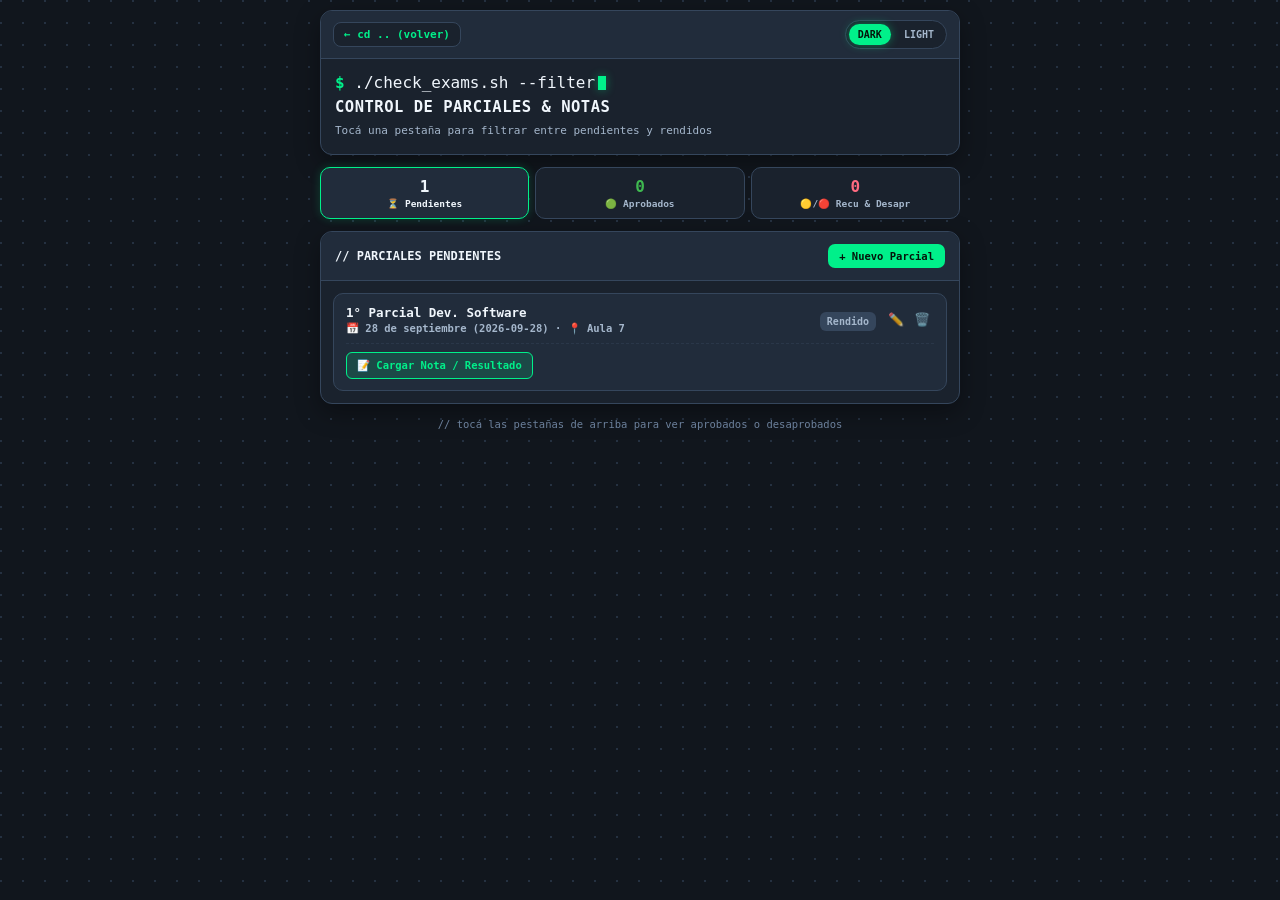
==== commit 01e4ec19: "descripción del cambio" ====
--- a/parciales.html
+++ b/parciales.html
@@ -4,7 +4,17 @@
   <meta charset="UTF-8">
   <meta name="viewport" content="width=device-width, initial-scale=1.0, maximum-scale=1.0, viewport-fit=cover">
   <title>parciales.log · Informática</title>
+
+  <link rel="manifest" href="manifest.json">
+  <link rel="icon" href="icons/icon-192.png">
+  <link rel="apple-touch-icon" href="icons/icon-180.png">
+  <meta name="theme-color" content="#11161d">
+  <meta name="apple-mobile-web-app-capable" content="yes">
+  <meta name="apple-mobile-web-app-status-bar-style" content="black-translucent">
+  <meta name="apple-mobile-web-app-title" content="Horario APU">
+
   <link rel="stylesheet" href="style.css">
+  <script src="shared.js" defer></script>
   <script src="parciales.js" defer></script>
 </head>
 <body>
@@ -28,17 +38,17 @@
 
     <!-- Botones / Pestañas de Filtro Táctiles -->
     <section class="tabs-bar">
-      <button class="tab-btn active" id="tabPendientes" onclick="switchTab('pendientes')">
+      <button class="tab-btn active" id="tabPendientes" type="button">
         <span class="tab-num" id="countPendientes">0</span>
         <span class="tab-label">⏳ Pendientes</span>
       </button>
 
-      <button class="tab-btn" id="tabAprobados" onclick="switchTab('aprobados')">
+      <button class="tab-btn" id="tabAprobados" type="button">
         <span class="tab-num" id="countAprobados" style="color:var(--green);">0</span>
         <span class="tab-label">🟢 Aprobados</span>
       </button>
 
-      <button class="tab-btn" id="tabRecu" onclick="switchTab('recus')">
+      <button class="tab-btn" id="tabRecu" type="button">
         <span class="tab-num" id="countRecus" style="color:var(--danger);">0</span>
         <span class="tab-label">🟡/🔴 Recu & Desapr</span>
       </button>
@@ -56,7 +66,7 @@
         <form class="parcial-form" id="examForm">
           <div class="form-title" id="formTitle">Nuevo Parcial</div>
           <input type="hidden" id="editExamId">
-          
+
           <div class="form-row">
             <input type="text" id="examNameInput" class="form-input" placeholder="Materia (ej: 1° Parcial Dev. Software)" required>
           </div>
@@ -75,9 +85,9 @@
         <form class="parcial-form" id="gradeForm" style="border-color:var(--cyan);">
           <div class="form-title" id="gradeFormTitle">📝 Cargar Calificación</div>
           <input type="hidden" id="gradeExamId">
-          
+
           <div class="form-row">
-            <select id="gradeStatusInput" class="form-input" onchange="onGradeStatusChange()">
+            <select id="gradeStatusInput" class="form-input">
               <option value="aprobado">🟢 Aprobado</option>
               <option value="recu">🟡 A Recuperatorio</option>
               <option value="desaprobado">🔴 Desaprobado Definitivo</option>
@@ -109,4 +119,4 @@
   </div>
 
 </body>
-</html>+</html>
--- a/style.css
+++ b/style.css
@@ -1,43 +1,45 @@
 @import url('https://fonts.googleapis.com/css2?family=JetBrains+Mono:wght@400;500;600;700;800&display=swap');
 
+/* -------- MODO OSCURO (ALTO CONTRASTE & LEGIBILIDAD) -------- */
 :root[data-theme="dark"] {
-  --bg: #080b09;
-  --bg-grid: radial-gradient(circle at 1px 1px, #10261a 1px, transparent 0);
-  --panel: #0d1310;
-  --panel-2: #0f1713;
-  --border: #1c3324;
-  --border-soft: #152a1e;
-  --text: #c8f5d4;
-  --text-dim: #5f8a70;
-  --text-faint: #375243;
-  --accent: #00ff7f;
-  --accent-glow: 0 0 8px rgba(0,255,127,.45);
-  --cyan: #4be3ff;
-  --purple: #c98bff;
-  --green: #5dffb0;
-  --danger: #ff3d63;
-  --danger-glow: 0 0 10px rgba(255,61,99,.55);
-  --shadow: 0 8px 30px rgba(0,0,0,.55);
-}
-
+  --bg: #11161d;
+  --bg-grid: radial-gradient(circle at 1px 1px, #253141 1.2px, transparent 0);
+  --panel: #1a222d;
+  --panel-2: #212c3b;
+  --border: #35465c;
+  --border-soft: #2a3749;
+  --text: #f0f6fc;
+  --text-dim: #a5b7cc;
+  --text-faint: #6c819c;
+  --accent: #00f08a;
+  --accent-glow: 0 0 10px rgba(0, 240, 138, 0.4);
+  --cyan: #58a6ff;
+  --purple: #d2a8ff;
+  --green: #3fb950;
+  --danger: #ff6b81;
+  --danger-glow: 0 0 10px rgba(255, 107, 129, 0.45);
+  --shadow: 0 8px 24px rgba(0, 0, 0, 0.35);
+}
+
+/* -------- MODO CLARO -------- */
 :root[data-theme="light"] {
   --bg: #eef3ee;
-  --bg-grid: radial-gradient(circle at 1px 1px, #d3ded4 1px, transparent 0);
+  --bg-grid: radial-gradient(circle at 1px 1px, #cbdad0 1.2px, transparent 0);
   --panel: #ffffff;
   --panel-2: #f4f8f4;
-  --border: #c7d6c9;
-  --border-soft: #d9e5da;
-  --text: #0e2318;
-  --text-dim: #4c6a56;
-  --text-faint: #7f9a89;
-  --accent: #0a8f45;
+  --border: #c4d4c7;
+  --border-soft: #d8e4db;
+  --text: #0d2218;
+  --text-dim: #446350;
+  --text-faint: #789684;
+  --accent: #098842;
   --accent-glow: 0 0 0 rgba(0,0,0,0);
   --cyan: #0077a8;
   --purple: #7a3fc9;
   --green: #0a8f45;
   --danger: #c2264d;
   --danger-glow: 0 0 0 rgba(0,0,0,0);
-  --shadow: 0 8px 24px rgba(20,40,25,.08);
+  --shadow: 0 8px 24px rgba(20, 40, 25, 0.08);
 }
 
 * { box-sizing: border-box; -webkit-tap-highlight-color: transparent; }
@@ -54,30 +56,30 @@
   transition: background-color .25s ease, color .25s ease;
 }
 
-.wrap { max-width: 640px; margin: 0 auto; animation: fadeIn 0.35s ease-out; }
+.wrap { max-width: 640px; margin: 0 auto; animation: fadeIn 0.3s ease-out; }
 
 /* Terminal Header */
 .term {
   background: var(--panel);
-  border: 1px solid var(--border);
-  border-radius: 10px;
+  border: 1.5px solid var(--border);
+  border-radius: 12px;
   box-shadow: var(--shadow);
   overflow: hidden;
   margin-bottom: 12px;
 }
 .term-bar {
   display: flex; align-items: center; justify-content: space-between;
-  padding: 8px 12px;
-  background: var(--panel-2);
-  border-bottom: 1px solid var(--border-soft);
+  padding: 9px 12px;
+  background: var(--panel-2);
+  border-bottom: 1px solid var(--border);
 }
 .term-dots { display: flex; gap: 6px; }
-.dot { width: 9px; height: 9px; border-radius: 50%; }
+.dot { width: 10px; height: 10px; border-radius: 50%; }
 .dot.r { background: #ff5f56; } .dot.y { background: #ffbd2e; } .dot.g { background: #27c93f; }
-.term-title { font-size: 11px; color: var(--text-dim); letter-spacing: .5px; }
+.term-title { font-size: 11px; color: var(--text-dim); font-weight: 600; letter-spacing: .5px; }
 .term-body { padding: 14px; }
 
-.prompt { color: var(--accent); font-weight: 700; }
+.prompt { color: var(--accent); font-weight: 800; }
 .cursor {
   display: inline-block; width: 8px; height: 14px; background: var(--accent);
   margin-left: 3px; vertical-align: -2px;
@@ -86,30 +88,30 @@
 }
 @keyframes blink { 50% { opacity: 0; } }
 
-h1 { font-size: 15px; margin: 6px 0 2px; letter-spacing: .5px; color: var(--text); }
+h1 { font-size: 15.5px; font-weight: 800; margin: 6px 0 2px; letter-spacing: .5px; color: var(--text); }
 .meta { font-size: 11px; color: var(--text-dim); line-height: 1.6; margin-top: 6px; }
 .meta b { color: var(--text); }
 
 .btn-back {
   font-family: inherit; font-size: 11px; font-weight: 700;
   color: var(--accent); text-decoration: none; background: var(--panel);
-  border: 1px solid var(--border); padding: 4px 10px; border-radius: 8px;
+  border: 1px solid var(--border); padding: 5px 10px; border-radius: 8px;
 }
 .btn-back:active { transform: scale(0.96); }
 
 /* Theme Toggle */
 .toggle {
-  display: flex; align-items: center; gap: 6px;
-  background: var(--panel-2); border: 1px solid var(--border);
+  display: flex; align-items: center; gap: 4px;
+  background: var(--panel); border: 1px solid var(--border);
   border-radius: 20px; padding: 3px;
 }
 .toggle button {
   border: none; background: transparent; color: var(--text-dim);
   font-family: inherit; font-size: 10px; font-weight: 700;
-  padding: 4px 8px; border-radius: 16px; cursor: pointer;
+  padding: 5px 9px; border-radius: 16px; cursor: pointer;
 }
 .toggle button.active {
-  background: var(--accent); color: #04140a;
+  background: var(--accent); color: #04140a; font-weight: 800;
   box-shadow: var(--accent-glow);
 }
 :root[data-theme="light"] .toggle button.active { color: #ffffff; }
@@ -117,8 +119,8 @@
 /* Live Status Card */
 .live-card {
   background: var(--panel);
-  border: 1px solid var(--border);
-  border-radius: 10px;
+  border: 1.5px solid var(--border);
+  border-radius: 12px;
   padding: 12px 14px;
   margin-bottom: 12px;
   box-shadow: var(--shadow);
@@ -126,48 +128,48 @@
   align-items: center;
   gap: 12px;
 }
-.live-dot { width: 11px; height: 11px; border-radius: 50%; background: var(--green); flex-shrink: 0; }
+.live-dot { width: 12px; height: 12px; border-radius: 50%; background: var(--green); flex-shrink: 0; }
 .live-dot.active { background: var(--danger); box-shadow: var(--danger-glow); animation: pulse 1.5s infinite; }
 .live-dot.next { background: var(--cyan); }
 .live-text { flex: 1; font-size: 12px; line-height: 1.45; }
-.live-text b { color: var(--text); font-weight: 700; }
+.live-text b { color: var(--text); font-weight: 800; }
 .live-tag { font-size: 10px; font-weight: 800; text-transform: uppercase; display: inline-block; margin-bottom: 2px; }
 
 /* Herramientas Desplegables (Drawer) */
 .tools-drawer {
   background: var(--panel);
-  border: 1px solid var(--border);
-  border-radius: 10px;
+  border: 1.5px solid var(--border);
+  border-radius: 12px;
   margin-bottom: 12px;
   overflow: hidden;
   box-shadow: var(--shadow);
 }
 .tools-summary {
   list-style: none; cursor: pointer;
-  padding: 11px 14px;
+  padding: 12px 14px;
   display: flex; align-items: center; justify-content: space-between;
   font-size: 11px; font-weight: 800; color: var(--text-dim);
   background: var(--panel-2);
 }
 .tools-summary::-webkit-details-marker { display: none; }
-.tools-chev { transition: transform 0.2s ease; font-size: 12px; }
+.tools-chev { transition: transform 0.2s ease; font-size: 12px; color: var(--accent); }
 .tools-drawer[open] .tools-chev { transform: rotate(180deg); }
 .tools-content { padding: 12px; display: flex; flex-direction: column; gap: 10px; }
 
 .menu-grid { display: flex; flex-direction: column; gap: 8px; }
 .menu-card {
-  display: flex; align-items: center; gap: 12px; padding: 10px 12px;
+  display: flex; align-items: center; gap: 12px; padding: 11px 12px;
   background: var(--panel-2); border: 1px solid var(--border);
   border-radius: 8px; text-decoration: none; color: var(--text);
-  transition: transform .15s ease;
-}
-.menu-card:active { transform: scale(0.98); }
+  transition: transform .15s ease, border-color .2s ease;
+}
+.menu-card:active { transform: scale(0.98); border-color: var(--accent); }
 .menu-parciales { border-left: 4px solid var(--purple); }
 .menu-recursos { border-left: 4px solid var(--cyan); }
 .menu-icon { font-size: 18px; }
 .menu-info { flex: 1; }
-.menu-name { display: block; font-size: 12px; font-weight: 800; }
-.menu-desc { display: block; font-size: 10px; color: var(--text-dim); }
+.menu-name { display: block; font-size: 12.5px; font-weight: 800; }
+.menu-desc { display: block; font-size: 10.5px; color: var(--text-dim); margin-top: 1px; }
 .menu-arrow { font-size: 13px; font-weight: 800; color: var(--accent); }
 
 /* Backup Box */
@@ -175,75 +177,76 @@
   background: var(--panel-2);
   border: 1px dashed var(--border);
   border-radius: 8px;
-  padding: 10px 12px;
+  padding: 11px 12px;
   display: flex; align-items: center; justify-content: space-between;
   gap: 8px; flex-wrap: wrap;
 }
 .backup-info { flex: 1; min-width: 140px; }
-.backup-title { display: block; font-size: 11px; font-weight: 800; }
-.backup-desc { display: block; font-size: 9.5px; color: var(--text-dim); }
+.backup-title { display: block; font-size: 11.5px; font-weight: 800; }
+.backup-desc { display: block; font-size: 10px; color: var(--text-dim); margin-top: 1px; }
 .backup-actions { display: flex; gap: 6px; }
 .btn-backup {
   background: var(--panel); border: 1px solid var(--border);
   color: var(--text); font-family: inherit; font-size: 10.5px; font-weight: 700;
-  padding: 5px 9px; border-radius: 6px; cursor: pointer;
+  padding: 6px 10px; border-radius: 6px; cursor: pointer;
 }
 .btn-backup:active { background: var(--accent); color: #04140a; }
 
 /* Alert & Legend */
 .alert {
-  border: 1px solid var(--danger);
-  background: var(--panel);
-  border-radius: 10px;
-  padding: 10px 12px;
+  border: 1.5px solid var(--danger);
+  background: var(--panel);
+  border-radius: 12px;
+  padding: 11px 13px;
   margin-bottom: 12px;
   position: relative;
+  box-shadow: var(--shadow);
 }
 .alert::before {
   content: ""; position: absolute; left: 0; top: 0; bottom: 0; width: 4px;
   background: var(--danger);
 }
-.alert-title { color: var(--danger); font-size: 11px; font-weight: 800; margin-bottom: 4px; }
-.alert-item { font-size: 10.5px; color: var(--text-dim); line-height: 1.5; padding-left: 12px; position: relative; }
+.alert-title { color: var(--danger); font-size: 11.5px; font-weight: 800; margin-bottom: 5px; }
+.alert-item { font-size: 11px; color: var(--text-dim); line-height: 1.5; padding-left: 12px; position: relative; }
 .alert-item::before { content: "›"; position: absolute; left: 0; color: var(--danger); font-weight: 800; }
 .alert-item b { color: var(--text); }
 
 .legend {
-  display: flex; flex-wrap: wrap; gap: 8px 12px;
-  font-size: 10px; color: var(--text-dim);
-  margin-bottom: 12px; padding: 8px 10px;
-  border: 1px dashed var(--border); border-radius: 8px;
-}
-.legend span { display: flex; align-items: center; gap: 5px; }
-.sw { width: 9px; height: 9px; border-radius: 3px; display: inline-block; }
+  display: flex; flex-wrap: wrap; gap: 8px 14px;
+  font-size: 10.5px; color: var(--text-dim); font-weight: 700;
+  margin-bottom: 12px; padding: 9px 12px;
+  background: var(--panel); border: 1px dashed var(--border); border-radius: 10px;
+}
+.legend span { display: flex; align-items: center; gap: 6px; }
+.sw { width: 10px; height: 10px; border-radius: 3px; display: inline-block; }
 
 /* Day Cards */
 details.day {
   background: var(--panel);
-  border: 1px solid var(--border);
-  border-radius: 10px;
-  margin-bottom: 8px;
+  border: 1.5px solid var(--border);
+  border-radius: 12px;
+  margin-bottom: 9px;
   overflow: hidden;
   box-shadow: var(--shadow);
 }
 details.day > summary {
   list-style: none; cursor: pointer;
-  padding: 12px 14px;
+  padding: 13px 15px;
   display: flex; align-items: center; justify-content: space-between;
   background: var(--panel-2);
-  font-weight: 700; font-size: 12px; color: var(--text);
+  font-weight: 800; font-size: 12.5px; color: var(--text);
 }
 details.day > summary::-webkit-details-marker { display: none; }
 .summary-left { display: flex; align-items: center; gap: 8px; }
 .chev { transition: transform .2s ease; color: var(--text-dim); font-size: 11px; }
 details[open] > summary .chev { transform: rotate(90deg); }
 .today-badge {
-  font-size: 9px; font-weight: 800; color: #04140a; background: var(--accent);
-  padding: 2px 6px; border-radius: 8px; box-shadow: var(--accent-glow);
-}
-.count-badge { font-size: 10px; color: var(--text-dim); }
-.day-body { padding: 10px 12px; display: flex; flex-direction: column; gap: 8px; }
-.empty-day { font-size: 11px; color: var(--text-faint); font-style: italic; padding: 6px 4px; }
+  font-size: 9.5px; font-weight: 800; color: #04140a; background: var(--accent);
+  padding: 2px 7px; border-radius: 8px; box-shadow: var(--accent-glow);
+}
+.count-badge { font-size: 10.5px; color: var(--text-dim); font-weight: 600; }
+.day-body { padding: 11px 13px; display: flex; flex-direction: column; gap: 8px; }
+.empty-day { font-size: 11.5px; color: var(--text-faint); font-style: italic; padding: 6px 4px; }
 
 /* Subject Cards */
 .cls {
@@ -251,22 +254,22 @@
   border-left: 4px solid var(--c, var(--accent));
   background: var(--panel-2);
   border-radius: 8px;
-  padding: 9px 10px;
+  padding: 10px 12px;
   cursor: pointer;
-  transition: transform .12s ease;
+  transition: transform .12s ease, border-color .15s ease;
 }
 .cls:active { transform: scale(.98); }
-.cls-top { display: flex; justify-content: space-between; align-items: flex-start; gap: 6px; }
-.cls-name { font-size: 11.5px; font-weight: 700; color: var(--text); line-height: 1.3; }
-.cls-code { font-size: 9.5px; color: var(--c, var(--accent)); font-weight: 800; }
-.cls-time { font-size: 11px; color: var(--cyan); font-weight: 700; white-space: nowrap; }
-.cls-room { font-size: 10px; color: var(--text-dim); margin-top: 3px; }
+.cls-top { display: flex; justify-content: space-between; align-items: flex-start; gap: 8px; }
+.cls-name { font-size: 12px; font-weight: 700; color: var(--text); line-height: 1.3; }
+.cls-code { font-size: 10px; color: var(--c, var(--accent)); font-weight: 800; letter-spacing: .5px; }
+.cls-time { font-size: 11.5px; color: var(--cyan); font-weight: 700; white-space: nowrap; }
+.cls-room { font-size: 10.5px; color: var(--text-dim); margin-top: 3px; font-weight: 500; }
 
 .conflict-tag {
   display: inline-flex; align-items: center; gap: 4px;
-  margin-top: 5px; font-size: 9px; font-weight: 800;
+  margin-top: 6px; font-size: 9.5px; font-weight: 800;
   color: var(--danger); border: 1px dashed var(--danger);
-  padding: 2px 5px; border-radius: 4px;
+  padding: 2px 6px; border-radius: 4px;
 }
 .cls.is-conflict { border-color: var(--danger); }
 
@@ -283,9 +286,9 @@
 .tab-btn {
   flex: 1;
   background: var(--panel);
-  border: 1px solid var(--border);
-  border-radius: 8px;
-  padding: 8px 4px;
+  border: 1.5px solid var(--border);
+  border-radius: 10px;
+  padding: 9px 4px;
   text-align: center;
   cursor: pointer;
   color: var(--text-dim);
@@ -296,7 +299,8 @@
 .tab-btn.active {
   border-color: var(--accent);
   background: var(--panel-2);
-  box-shadow: 0 0 10px rgba(0,255,127,0.15);
+  box-shadow: 0 0 10px rgba(0, 240, 138, 0.2);
+  color: var(--text);
 }
 .tab-num {
   display: block;
@@ -308,138 +312,140 @@
 .tab-label {
   display: block;
   font-size: 9.5px;
-  font-weight: 700;
+  font-weight: 800;
 }
 
 .parciales-box {
-  background: var(--panel); border: 1px solid var(--border);
-  border-radius: 10px; margin-bottom: 12px; overflow: hidden; box-shadow: var(--shadow);
+  background: var(--panel); border: 1.5px solid var(--border);
+  border-radius: 12px; margin-bottom: 12px; overflow: hidden; box-shadow: var(--shadow);
 }
 .parciales-head {
-  padding: 11px 14px; display: flex; align-items: center; justify-content: space-between;
-  font-weight: 700; font-size: 11.5px; background: var(--panel-2);
+  padding: 12px 14px; display: flex; align-items: center; justify-content: space-between;
+  font-weight: 800; font-size: 12px; background: var(--panel-2);
+  border-bottom: 1px solid var(--border);
 }
 .btn-mini {
   background: var(--accent); color: #04140a; border: none;
-  font-family: inherit; font-size: 10px; font-weight: 800;
-  padding: 5px 9px; border-radius: 6px; cursor: pointer;
+  font-family: inherit; font-size: 10.5px; font-weight: 800;
+  padding: 6px 11px; border-radius: 7px; cursor: pointer;
 }
 :root[data-theme="light"] .btn-mini { color: #fff; }
 .btn-mini:active { transform: scale(0.95); }
 .parciales-body { padding: 12px; }
 
 .parcial-form {
-  background: var(--panel-2); border: 1px dashed var(--border);
-  border-radius: 8px; padding: 12px; margin-bottom: 12px; display: none; flex-direction: column; gap: 8px;
+  background: var(--panel-2); border: 1.5px dashed var(--border);
+  border-radius: 10px; padding: 12px; margin-bottom: 12px; display: none; flex-direction: column; gap: 9px;
 }
 .parcial-form.open { display: flex; }
-.form-title { font-size: 11px; font-weight: 800; color: var(--text); }
-.form-row { display: flex; gap: 6px; flex-wrap: wrap; }
+.form-title { font-size: 11.5px; font-weight: 800; color: var(--text); }
+.form-row { display: flex; gap: 8px; flex-wrap: wrap; }
 .form-input {
-  flex: 1; min-width: 130px; background: var(--panel); border: 1px solid var(--border);
-  padding: 8px 10px; border-radius: 6px; font-family: inherit; font-size: 11px; color: var(--text); outline: none;
-}
-.form-actions { display: flex; gap: 6px; justify-content: flex-end; }
+  flex: 1; min-width: 130px; background: var(--panel); border: 1.5px solid var(--border);
+  padding: 9px 11px; border-radius: 8px; font-family: inherit; font-size: 11.5px; color: var(--text); outline: none;
+}
+.form-input:focus { border-color: var(--accent); }
+.form-actions { display: flex; gap: 6px; justify-content: flex-end; margin-top: 4px; }
 .btn-sub {
   background: transparent; border: 1px solid var(--border); color: var(--text-dim);
-  font-family: inherit; font-size: 10px; font-weight: 700;
-  padding: 5px 9px; border-radius: 6px; cursor: pointer;
+  font-family: inherit; font-size: 10.5px; font-weight: 700;
+  padding: 6px 10px; border-radius: 6px; cursor: pointer;
 }
 
 /* Exam Cards */
-.exam-list, .links-dynamic-list { display: flex; flex-direction: column; gap: 8px; }
+.exam-list, .links-dynamic-list { display: flex; flex-direction: column; gap: 9px; }
 .exam-card {
-  background: var(--panel-2); border: 1px solid var(--border);
-  border-radius: 8px; padding: 10px 12px; display: flex; flex-direction: column; gap: 8px;
+  background: var(--panel-2); border: 1.5px solid var(--border);
+  border-radius: 10px; padding: 11px 12px; display: flex; flex-direction: column; gap: 8px;
 }
 .exam-card.is-recu-card {
   border-left: 4px solid #ffbd2e;
-  background: rgba(255, 189, 46, 0.03);
-}
-.exam-card-main { display: flex; align-items: center; justify-content: space-between; gap: 6px; }
+  background: rgba(255, 189, 46, 0.05);
+}
+.exam-card-main { display: flex; align-items: center; justify-content: space-between; gap: 8px; }
 .exam-info { flex: 1; min-width: 0; }
 .exam-name-wrap { display: flex; align-items: center; gap: 6px; flex-wrap: wrap; }
-.exam-name { font-size: 12px; font-weight: 700; color: var(--text); }
-.exam-date { font-size: 10px; color: var(--text-dim); margin-top: 2px; }
+.exam-name { font-size: 12.5px; font-weight: 800; color: var(--text); }
+.exam-date { font-size: 10.5px; color: var(--text-dim); margin-top: 2px; font-weight: 600; }
 
 .recu-tag {
-  font-size: 8.5px; font-weight: 800; background: rgba(255, 189, 46, 0.18);
-  color: #ffbd2e; border: 1px solid #ffbd2e; padding: 1px 4px; border-radius: 4px;
+  font-size: 9px; font-weight: 800; background: rgba(255, 189, 46, 0.2);
+  color: #ffbd2e; border: 1px solid #ffbd2e; padding: 1px 5px; border-radius: 4px;
 }
 
 .exam-btns { display: flex; gap: 2px; }
-.btn-icon { background: transparent; border: none; cursor: pointer; padding: 4px; font-size: 12px; opacity: 0.7; }
+.btn-icon { background: transparent; border: none; cursor: pointer; padding: 4px; font-size: 13px; opacity: 0.75; }
 .btn-icon:hover { opacity: 1; }
 
 .exam-card-actions {
-  display: flex; gap: 6px; padding-top: 6px; border-top: 1px dashed var(--border-soft);
+  display: flex; gap: 6px; padding-top: 8px; border-top: 1px dashed var(--border-soft);
 }
 .btn-action-card {
   background: var(--panel); border: 1px solid var(--border);
-  color: var(--text); font-family: inherit; font-size: 10px; font-weight: 700;
-  padding: 5px 9px; border-radius: 6px; cursor: pointer;
+  color: var(--text); font-family: inherit; font-size: 10.5px; font-weight: 700;
+  padding: 6px 10px; border-radius: 6px; cursor: pointer;
 }
 .btn-action-card:active { transform: scale(0.96); }
-.btn-accent-action { background: rgba(0, 255, 127, 0.12); border-color: var(--accent); color: var(--accent); }
+.btn-accent-action { background: rgba(0, 240, 138, 0.15); border-color: var(--accent); color: var(--accent); }
 
 /* Badges */
-.exam-badge { font-size: 9.5px; font-weight: 800; padding: 3px 6px; border-radius: 6px; white-space: nowrap; }
-.badge-soon { background: rgba(75,227,255,.15); color: var(--cyan); border: 1px solid var(--cyan); }
+.exam-badge { font-size: 10px; font-weight: 800; padding: 4px 7px; border-radius: 6px; white-space: nowrap; }
+.badge-soon { background: rgba(88, 166, 255, 0.18); color: var(--cyan); border: 1px solid var(--cyan); }
 .badge-today { background: var(--accent); color: #04140a; }
 .badge-past { background: var(--border); color: var(--text-dim); }
-.badge-aprobado { background: rgba(93, 255, 176, 0.15); color: var(--green); border: 1px solid var(--green); }
-.badge-recu { background: rgba(255, 189, 46, 0.15); color: #ffbd2e; border: 1px solid #ffbd2e; }
-.badge-desaprobado { background: rgba(255, 61, 99, 0.15); color: var(--danger); border: 1px solid var(--danger); }
+.badge-aprobado { background: rgba(63, 185, 80, 0.2); color: var(--green); border: 1px solid var(--green); }
+.badge-recu { background: rgba(255, 189, 46, 0.2); color: #ffbd2e; border: 1px solid #ffbd2e; }
+.badge-desaprobado { background: rgba(255, 107, 129, 0.2); color: var(--danger); border: 1px solid var(--danger); }
 
 /* Recursos Card */
 .recurso-card {
-  background: var(--panel-2); border: 1px solid var(--border);
-  border-left: 4px solid var(--cyan); border-radius: 8px;
+  background: var(--panel-2); border: 1.5px solid var(--border);
+  border-left: 4px solid var(--cyan); border-radius: 10px;
   display: flex; align-items: center; justify-content: space-between; overflow: hidden;
 }
 .recurso-btn-link {
   flex: 1; display: flex; align-items: center; gap: 10px;
-  padding: 10px 12px; text-decoration: none; color: var(--text); min-width: 0;
-}
-.recurso-icon { font-size: 16px; }
+  padding: 11px 12px; text-decoration: none; color: var(--text); min-width: 0;
+}
+.recurso-icon { font-size: 18px; }
 .recurso-info { flex: 1; min-width: 0; }
-.recurso-name { display: block; font-size: 12px; font-weight: 700; }
-.recurso-desc { display: block; font-size: 9.5px; color: var(--text-dim); white-space: nowrap; overflow: hidden; text-overflow: ellipsis; }
-.recurso-arrow { font-size: 12px; font-weight: 800; color: var(--cyan); }
+.recurso-name { display: block; font-size: 12.5px; font-weight: 800; }
+.recurso-desc { display: block; font-size: 10px; color: var(--text-dim); white-space: nowrap; overflow: hidden; text-overflow: ellipsis; margin-top: 1px; }
+.recurso-arrow { font-size: 13px; font-weight: 800; color: var(--cyan); }
 .recurso-actions { display: flex; gap: 2px; padding-right: 6px; }
 
 /* Modal Detalle */
 .modal-bg {
-  position: fixed; inset: 0; background: rgba(0,0,0,.65);
+  position: fixed; inset: 0; background: rgba(0, 0, 0, 0.7);
   display: none; align-items: center; justify-content: center; padding: 16px; z-index: 50;
-  backdrop-filter: blur(2px);
+  backdrop-filter: blur(3px);
 }
 .modal-bg.show { display: flex; }
 .modal {
   width: 100%; max-width: 350px; background: var(--panel);
-  border: 1px solid var(--border); border-radius: 12px; box-shadow: var(--shadow); overflow: hidden;
+  border: 1.5px solid var(--border); border-radius: 14px; box-shadow: var(--shadow); overflow: hidden;
 }
 .modal-bar {
-  padding: 8px 12px; background: var(--panel-2); border-bottom: 1px solid var(--border-soft);
-  display: flex; justify-content: space-between; align-items: center; font-size: 10.5px; color: var(--text-dim);
-}
-.modal-body { padding: 14px; }
-.modal-title { font-size: 13px; font-weight: 800; color: var(--text); margin-bottom: 6px; }
-.modal-line { font-size: 11px; color: var(--text-dim); margin-bottom: 3px; }
+  padding: 9px 13px; background: var(--panel-2); border-bottom: 1px solid var(--border);
+  display: flex; justify-content: space-between; align-items: center; font-size: 11px; color: var(--text-dim); font-weight: 700;
+}
+.modal-body { padding: 16px; }
+.modal-title { font-size: 13.5px; font-weight: 800; color: var(--text); margin-bottom: 6px; }
+.modal-line { font-size: 11.5px; color: var(--text-dim); margin-bottom: 4px; }
 .modal-line b { color: var(--cyan); }
 .modal-desc {
-  margin-top: 10px; padding: 8px 10px; border-radius: 6px;
-  background: var(--panel-2); border: 1px solid var(--border-soft); font-size: 10.5px; color: var(--text); line-height: 1.5;
+  margin-top: 10px; padding: 9px 11px; border-radius: 8px;
+  background: var(--panel-2); border: 1px solid var(--border); font-size: 11px; color: var(--text); line-height: 1.5;
 }
 .modal-desc.warn { border-color: var(--danger); color: var(--danger); }
 .modal-close {
-  margin-top: 12px; width: 100%; padding: 8px; border-radius: 6px;
+  margin-top: 14px; width: 100%; padding: 9px; border-radius: 8px;
   background: var(--accent); color: #04140a; border: none;
-  font-family: inherit; font-weight: 800; font-size: 10.5px; cursor: pointer;
+  font-family: inherit; font-weight: 800; font-size: 11px; cursor: pointer;
 }
 :root[data-theme="light"] .modal-close { color: #fff; }
 
-.tip { font-size: 10px; color: var(--text-faint); text-align: center; margin-top: 14px; }
+.tip { font-size: 10.5px; color: var(--text-faint); text-align: center; margin-top: 14px; }
 
 @keyframes fadeIn { from { opacity: 0; } to { opacity: 1; } }
-@keyframes pulse { 0%, 100% { box-shadow: 0 0 0px rgba(255,61,99,.0); } 50% { box-shadow: 0 0 10px rgba(255,61,99,.45); } }+@keyframes pulse { 0%, 100% { box-shadow: 0 0 0px rgba(255,107,129,0); } 50% { box-shadow: 0 0 10px rgba(255,107,129,.45); } }
